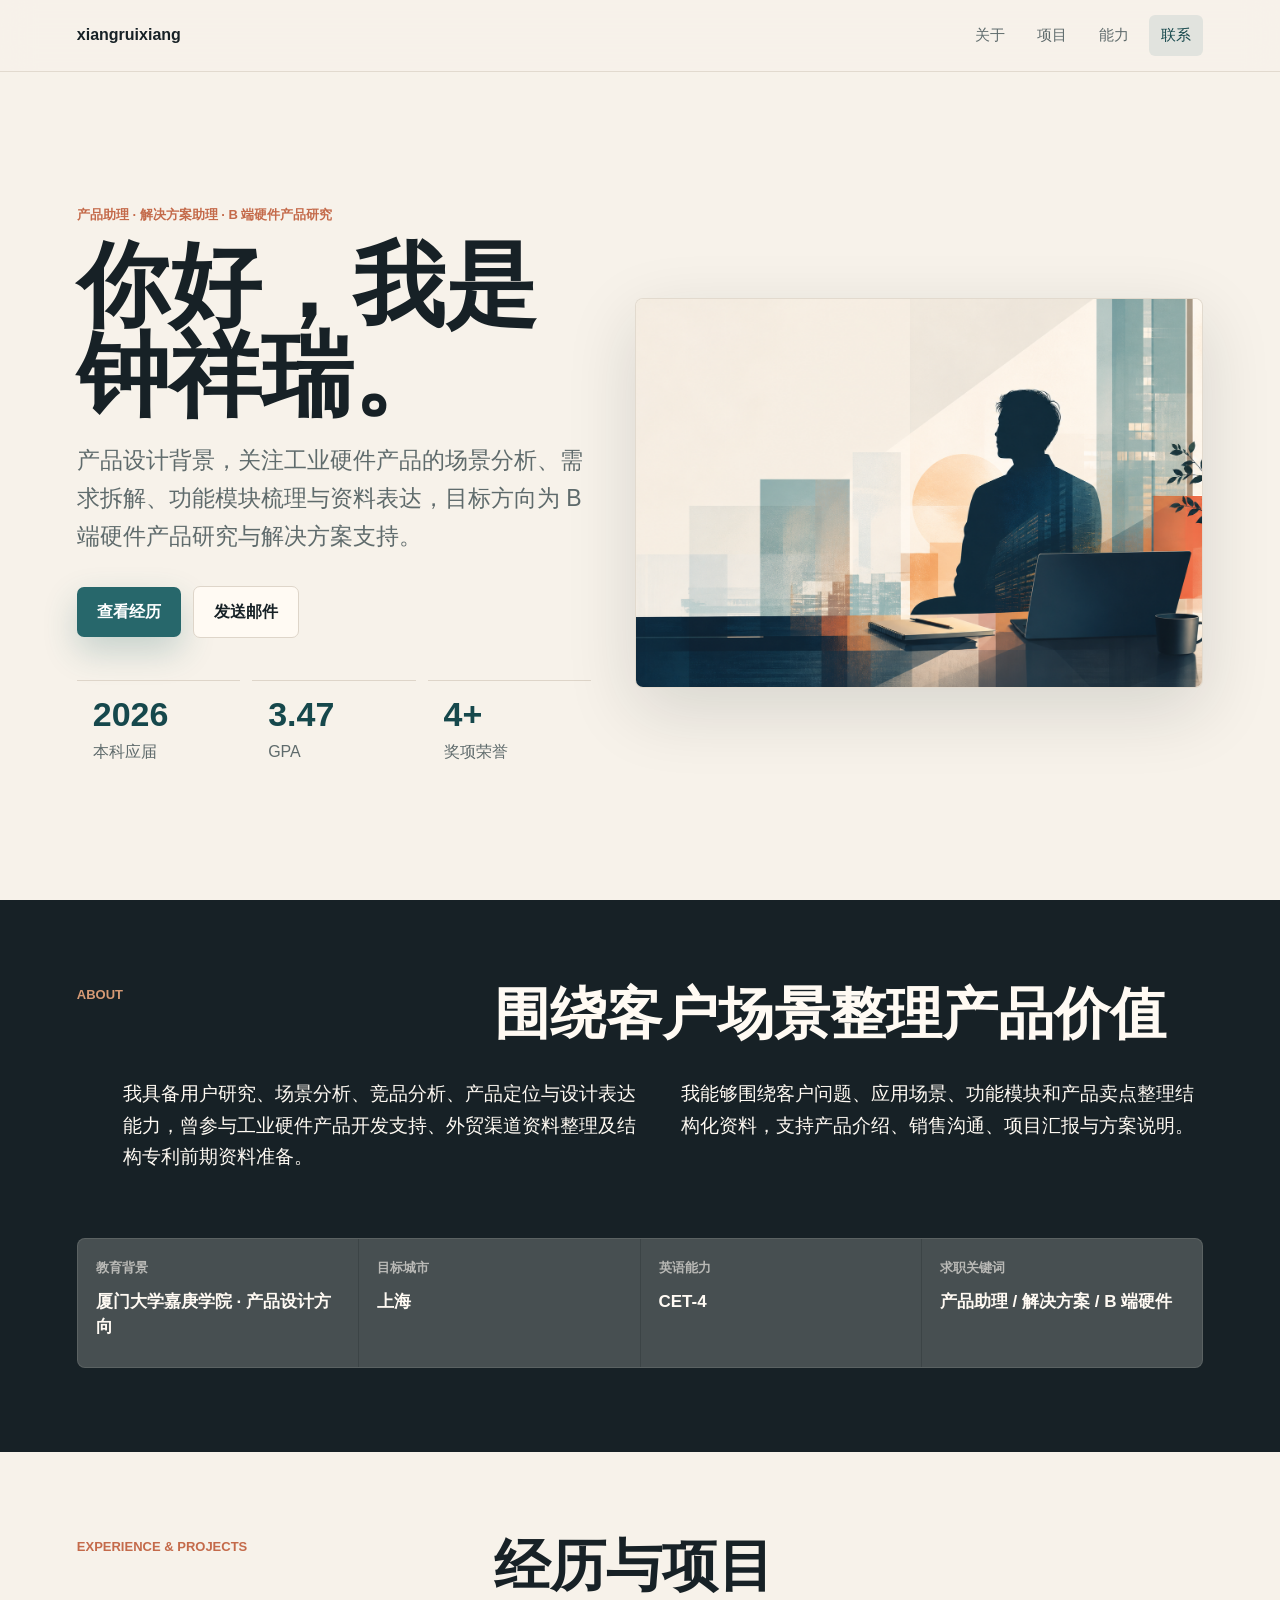
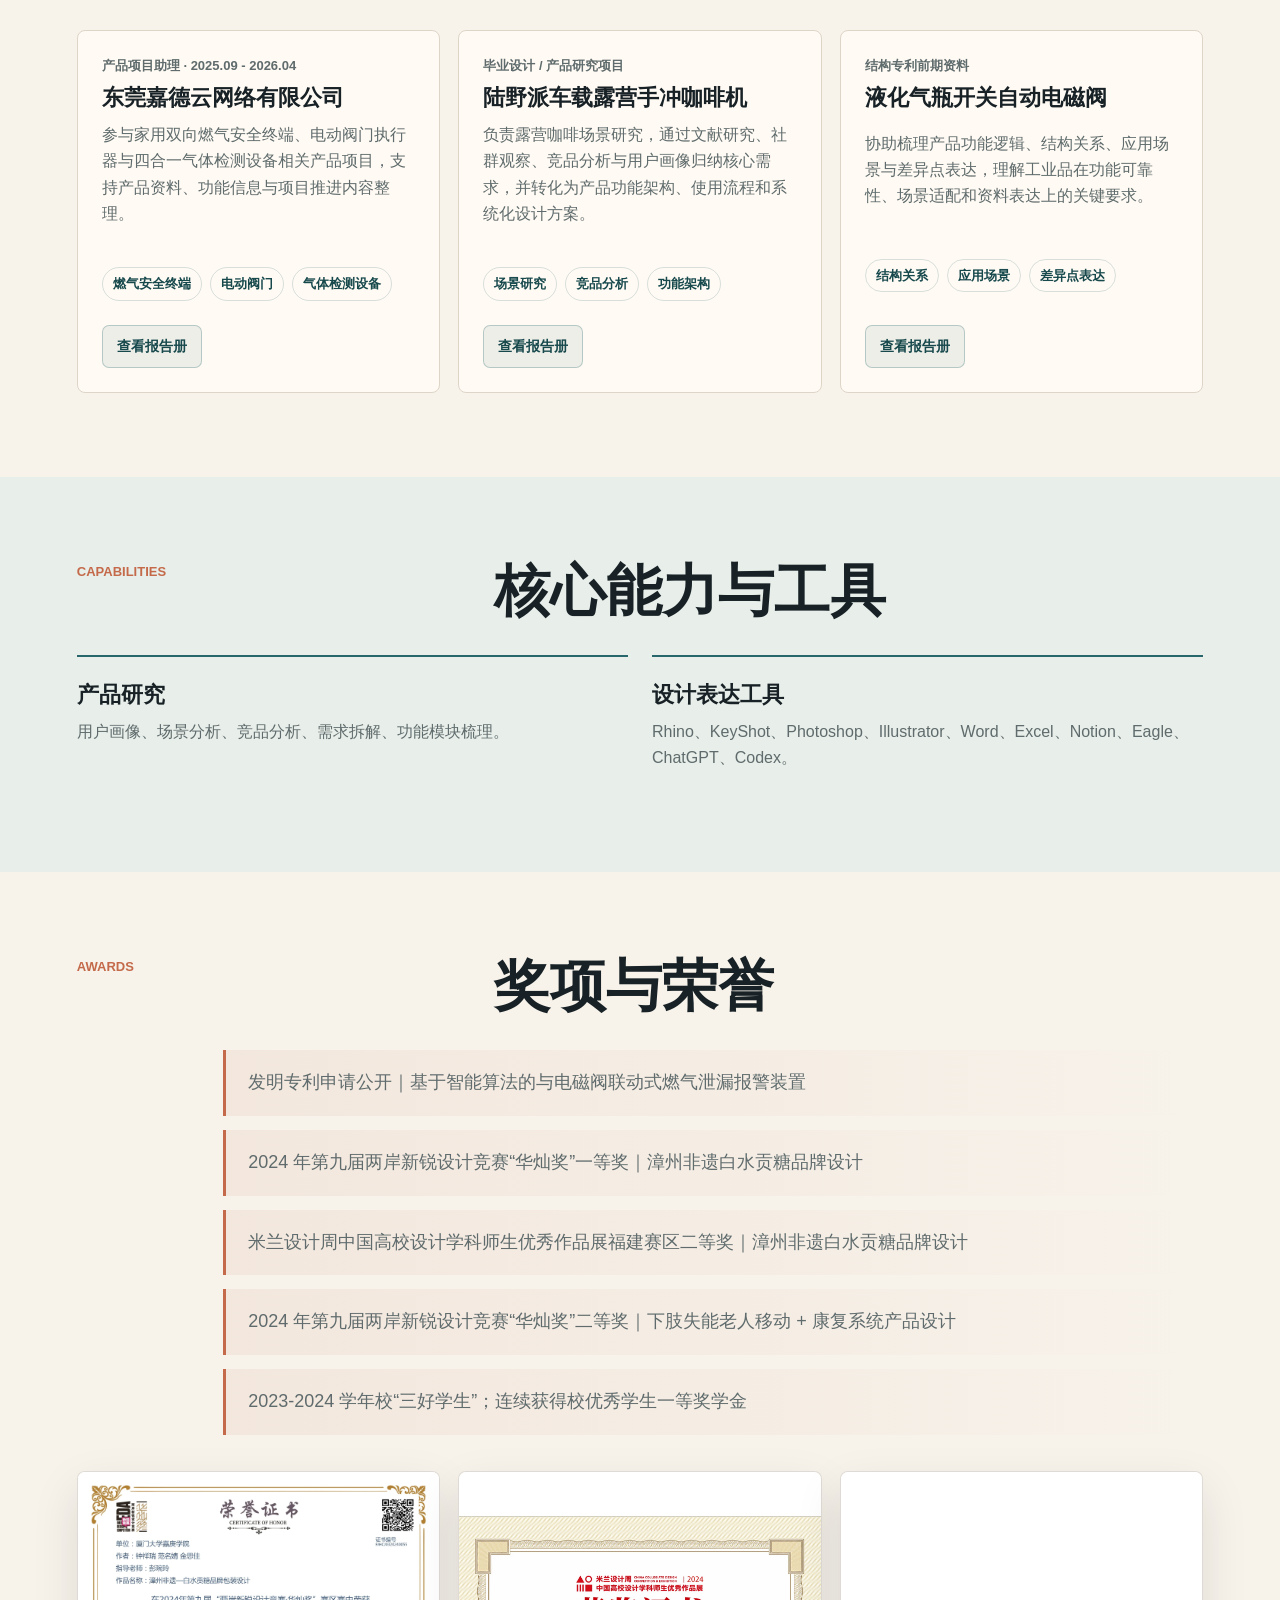
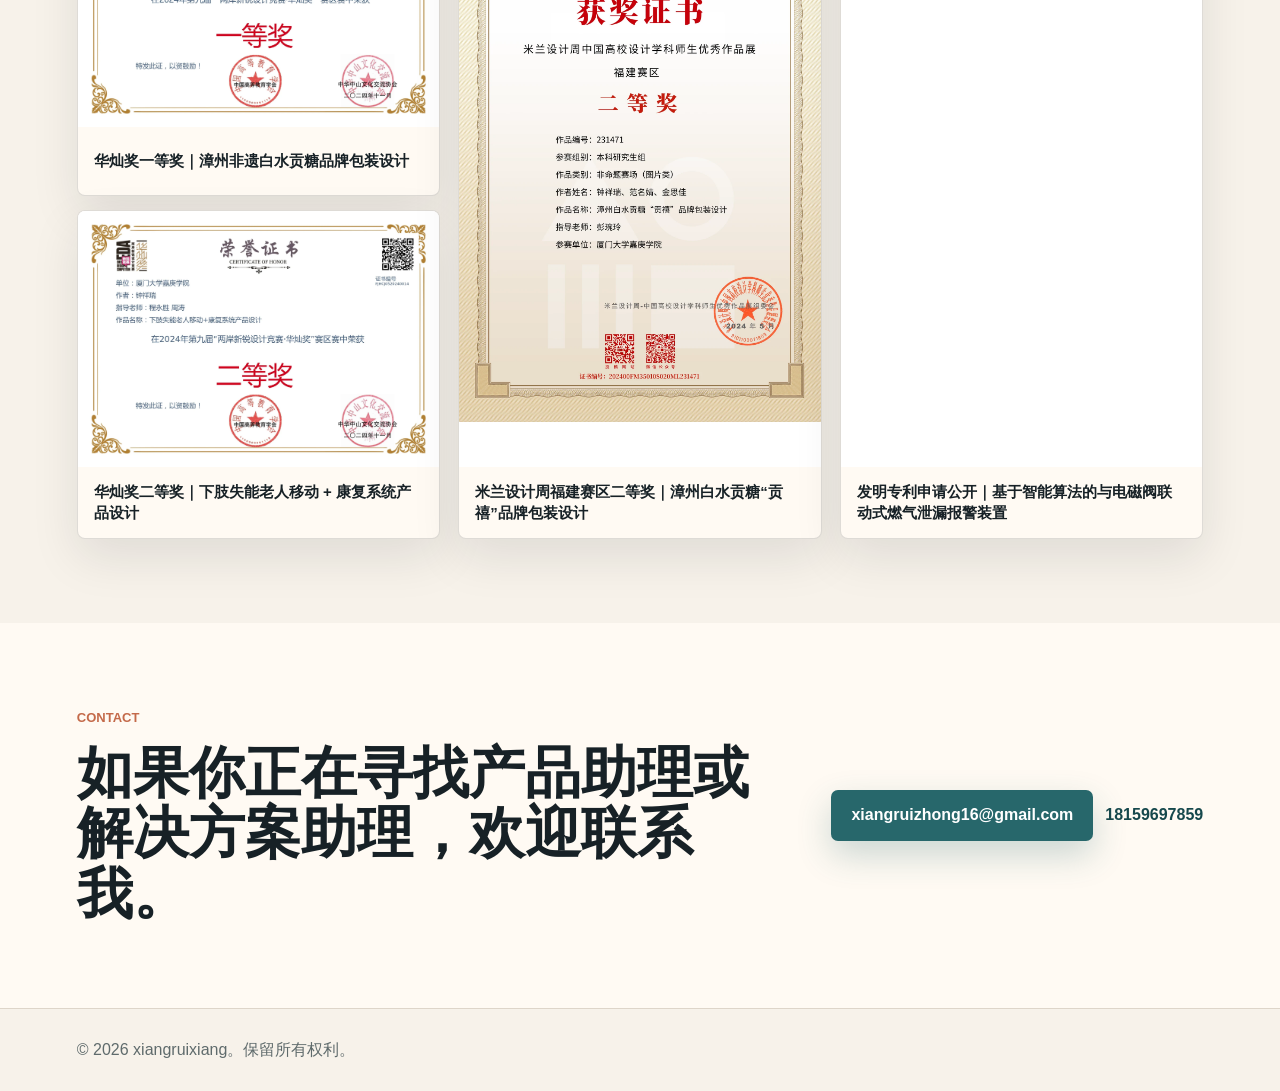
==== index.html @ 08bd2b6b "Add patent honor to awards list" ====
<!DOCTYPE html>
<html lang="zh-CN">
  <head>
    <meta charset="UTF-8" />
    <meta name="viewport" content="width=device-width, initial-scale=1.0" />
    <title>xiangruixiang | B 端硬件产品研究方向</title>
    <meta
      name="description"
      content="xiangruixiang 的个人介绍网站，展示 B 端硬件产品研究、产品项目助理经历、项目经历、工具技能与联系方式。"
    />
    <link rel="canonical" href="https://www.xiangruixiang.io/" />
    <meta property="og:url" content="https://www.xiangruixiang.io/" />
    <meta property="og:site_name" content="xiangruixiang" />
    <link rel="stylesheet" href="styles.css?v=awards-equal-layout" />
  </head>
  <body>
    <header class="site-header">
      <a class="brand" href="#top" aria-label="返回首页">xiangruixiang</a>
      <button class="nav-toggle" type="button" aria-label="打开导航" aria-expanded="false">
        <span></span>
        <span></span>
        <span></span>
      </button>
      <nav class="site-nav" aria-label="主导航">
        <a href="#about">关于</a>
        <a href="#work">项目</a>
        <a href="#skills">能力</a>
        <a href="#contact">联系</a>
      </nav>
    </header>

    <main id="top">
      <section class="hero" aria-labelledby="hero-title">
        <div class="hero-copy">
          <p class="eyebrow">产品助理 · 解决方案助理 · B 端硬件产品研究</p>
          <h1 id="hero-title">你好，我是钟祥瑞。</h1>
          <p class="hero-lede">
            产品设计背景，关注工业硬件产品的场景分析、需求拆解、功能模块梳理与资料表达，目标方向为 B 端硬件产品研究与解决方案支持。
          </p>
          <div class="hero-actions">
            <a class="button primary" href="#work">查看经历</a>
            <a class="button secondary" href="mailto:xiangruizhong16@gmail.com">发送邮件</a>
          </div>
          <dl class="hero-stats" aria-label="个人亮点">
            <div>
              <dt>2026</dt>
              <dd>本科应届</dd>
            </div>
            <div>
              <dt>3.47</dt>
              <dd>GPA</dd>
            </div>
            <div>
              <dt>4+</dt>
              <dd>奖项荣誉</dd>
            </div>
          </dl>
        </div>
        <figure class="hero-media">
          <img src="assets/hero-portrait.png" alt="个人主页的编辑风格封面视觉" />
        </figure>
      </section>

      <section class="section intro-band" id="about" aria-labelledby="about-title">
        <div class="section-heading">
          <p class="eyebrow">About</p>
          <h2 id="about-title">围绕客户场景整理产品价值</h2>
        </div>
        <div class="about-grid">
          <p>
            我具备用户研究、场景分析、竞品分析、产品定位与设计表达能力，曾参与工业硬件产品开发支持、外贸渠道资料整理及结构专利前期资料准备。
          </p>
          <p>
            我能够围绕客户问题、应用场景、功能模块和产品卖点整理结构化资料，支持产品介绍、销售沟通、项目汇报与方案说明。
          </p>
        </div>
        <div class="resume-facts" aria-label="简历摘要">
          <div>
            <span>教育背景</span>
            <strong>厦门大学嘉庚学院 · 产品设计方向</strong>
          </div>
          <div>
            <span>目标城市</span>
            <strong>上海</strong>
          </div>
          <div>
            <span>英语能力</span>
            <strong>CET-4</strong>
          </div>
          <div>
            <span>求职关键词</span>
            <strong>产品助理 / 解决方案 / B 端硬件</strong>
          </div>
        </div>
      </section>

      <section class="section" id="work" aria-labelledby="work-title">
        <div class="section-heading">
          <p class="eyebrow">Experience & Projects</p>
          <h2 id="work-title">经历与项目</h2>
        </div>
        <div class="project-list">
          <a class="project-card project-card-link" href="jiadeyun.html">
            <div>
              <p class="project-kicker">产品项目助理 · 2025.09 - 2026.04</p>
              <h3>东莞嘉德云网络有限公司</h3>
            </div>
            <p>
              参与家用双向燃气安全终端、电动阀门执行器与四合一气体检测设备相关产品项目，支持产品资料、功能信息与项目推进内容整理。
            </p>
            <ul class="tags" aria-label="项目标签">
              <li>燃气安全终端</li>
              <li>电动阀门</li>
              <li>气体检测设备</li>
            </ul>
            <span class="project-detail-button">查看报告册</span>
          </a>
          <a class="project-card project-card-link" href="luyepai.html">
            <div>
              <p class="project-kicker">毕业设计 / 产品研究项目</p>
              <h3>陆野派车载露营手冲咖啡机</h3>
            </div>
            <p>
              负责露营咖啡场景研究，通过文献研究、社群观察、竞品分析与用户画像归纳核心需求，并转化为产品功能架构、使用流程和系统化设计方案。
            </p>
            <ul class="tags" aria-label="项目标签">
              <li>场景研究</li>
              <li>竞品分析</li>
              <li>功能架构</li>
            </ul>
            <span class="project-detail-button">查看报告册</span>
          </a>
          <a class="project-card project-card-link" href="patent.html">
            <div>
              <p class="project-kicker">结构专利前期资料</p>
              <h3>液化气瓶开关自动电磁阀</h3>
            </div>
            <p>
              协助梳理产品功能逻辑、结构关系、应用场景与差异点表达，理解工业品在功能可靠性、场景适配和资料表达上的关键要求。
            </p>
            <ul class="tags" aria-label="项目标签">
              <li>结构关系</li>
              <li>应用场景</li>
              <li>差异点表达</li>
            </ul>
            <span class="project-detail-button">查看报告册</span>
          </a>
        </div>
      </section>

      <section class="section split-section" id="skills" aria-labelledby="skills-title">
        <div class="section-heading">
          <p class="eyebrow">Capabilities</p>
          <h2 id="skills-title">核心能力与工具</h2>
        </div>
        <div class="skill-columns">
          <div class="skill-block">
            <h3>产品研究</h3>
            <p>用户画像、场景分析、竞品分析、需求拆解、功能模块梳理。</p>
          </div>
          <div class="skill-block">
            <h3>设计表达工具</h3>
            <p>Rhino、KeyShot、Photoshop、Illustrator、Word、Excel、Notion、Eagle、ChatGPT、Codex。</p>
          </div>
        </div>
      </section>

      <section class="section awards-section" aria-labelledby="awards-title">
        <div class="section-heading">
          <p class="eyebrow">Awards</p>
          <h2 id="awards-title">奖项与荣誉</h2>
        </div>
        <ul class="award-list">
          <li>发明专利申请公开｜基于智能算法的与电磁阀联动式燃气泄漏报警装置</li>
          <li>2024 年第九届两岸新锐设计竞赛“华灿奖”一等奖｜漳州非遗白水贡糖品牌设计</li>
          <li>米兰设计周中国高校设计学科师生优秀作品展福建赛区二等奖｜漳州非遗白水贡糖品牌设计</li>
          <li>2024 年第九届两岸新锐设计竞赛“华灿奖”二等奖｜下肢失能老人移动 + 康复系统产品设计</li>
          <li>2023-2024 学年校“三好学生”；连续获得校优秀学生一等奖学金</li>
        </ul>
        <div class="award-gallery" aria-label="奖项与荣誉图片展示">
          <div class="award-stack">
            <figure class="award-proof-card">
              <img
                src="assets/awards/huacan-baishui-first-prize.webp"
                alt="第九届两岸新锐设计竞赛华灿奖一等奖证书"
                width="1900"
                height="1343"
                loading="lazy"
                decoding="async"
              />
              <figcaption>华灿奖一等奖｜漳州非遗白水贡糖品牌包装设计</figcaption>
            </figure>
            <figure class="award-proof-card">
              <img
                src="assets/awards/huacan-rehab-second-prize.webp"
                alt="第九届两岸新锐设计竞赛华灿奖二等奖证书"
                width="1900"
                height="1343"
                loading="lazy"
                decoding="async"
              />
              <figcaption>华灿奖二等奖｜下肢失能老人移动 + 康复系统产品设计</figcaption>
            </figure>
          </div>
          <figure class="award-proof-card">
            <img
              src="assets/awards/milan-design-week-second-prize.webp"
              alt="米兰设计周中国高校设计学科师生优秀作品展福建赛区二等奖证书"
              width="1356"
              height="1900"
              loading="lazy"
              decoding="async"
            />
            <figcaption>米兰设计周福建赛区二等奖｜漳州白水贡糖“贡禧”品牌包装设计</figcaption>
          </figure>
          <figure class="award-proof-card">
            <img
              src="assets/awards/gas-leakage-patent-application.webp"
              alt="基于智能算法的与电磁阀联动式燃气泄漏报警装置发明专利申请公开页面"
              width="793"
              height="1083"
              loading="lazy"
              decoding="async"
            />
            <figcaption>发明专利申请公开｜基于智能算法的与电磁阀联动式燃气泄漏报警装置</figcaption>
          </figure>
        </div>
      </section>

      <section class="contact-section" id="contact" aria-labelledby="contact-title">
        <div>
          <p class="eyebrow">Contact</p>
          <h2 id="contact-title">如果你正在寻找产品助理或解决方案助理，欢迎联系我。</h2>
        </div>
        <div class="contact-actions">
          <a class="button primary" href="mailto:xiangruizhong16@gmail.com">xiangruizhong16@gmail.com</a>
          <a class="text-link" href="tel:18159697859">18159697859</a>
        </div>
      </section>
    </main>

    <footer class="site-footer">
      <p>© <span id="year"></span> xiangruixiang。保留所有权利。</p>
    </footer>

    <script src="script.js?v=static-report"></script>
  </body>
</html>
---- styles.css ----
:root {
  --ink: #172126;
  --muted: #5f6b6c;
  --paper: #f7f2ea;
  --surface: #fffaf3;
  --line: #ded5c9;
  --teal: #27676b;
  --teal-dark: #16484c;
  --coral: #c46a4a;
  --gold: #b48a43;
  --white: #ffffff;
  --shadow: 0 22px 70px rgba(23, 33, 38, 0.14);
}

* {
  box-sizing: border-box;
}

html {
  scroll-behavior: smooth;
}

body {
  margin: 0;
  color: var(--ink);
  background: var(--paper);
  font-family: "Microsoft YaHei", "PingFang SC", "Hiragino Sans GB", Arial, sans-serif;
  line-height: 1.65;
}

a {
  color: inherit;
  text-decoration: none;
}

img {
  display: block;
  max-width: 100%;
}

.site-header {
  position: sticky;
  top: 0;
  z-index: 20;
  display: flex;
  align-items: center;
  justify-content: space-between;
  gap: 24px;
  min-height: 72px;
  padding: 0 6vw;
  background: rgba(247, 242, 234, 0.86);
  border-bottom: 1px solid rgba(222, 213, 201, 0.8);
  backdrop-filter: blur(16px);
}

.brand {
  font-weight: 800;
  letter-spacing: 0;
}

.site-nav {
  display: flex;
  align-items: center;
  gap: 8px;
}

.site-nav a {
  border-radius: 6px;
  color: var(--muted);
  font-size: 15px;
  font-weight: 500;
  padding: 8px 12px;
}

.site-nav a:hover,
.site-nav a.active {
  background: rgba(39, 103, 107, 0.1);
  color: var(--teal-dark);
}

.nav-toggle {
  display: none;
  width: 42px;
  height: 42px;
  place-items: center;
  padding: 0;
  border: 1px solid var(--line);
  border-radius: 6px;
  background: var(--surface);
}

.nav-toggle span {
  display: block;
  width: 18px;
  height: 2px;
  margin: 3px auto;
  background: var(--ink);
}

.hero {
  display: grid;
  grid-template-columns: minmax(0, 0.95fr) minmax(360px, 1.05fr);
  gap: 44px;
  align-items: center;
  min-height: calc(100vh - 72px);
  padding: 72px 6vw 58px;
}

.hero-copy {
  max-width: 720px;
}

.eyebrow {
  margin: 0 0 14px;
  color: var(--coral);
  font-size: 13px;
  font-weight: 800;
  letter-spacing: 0;
  text-transform: uppercase;
}

h1,
h2,
h3,
p {
  margin-top: 0;
}

h1 {
  max-width: 760px;
  margin-bottom: 22px;
  font-size: clamp(46px, 8vw, 92px);
  line-height: 0.98;
  letter-spacing: 0;
}

h2 {
  margin-bottom: 0;
  font-size: clamp(30px, 5vw, 56px);
  line-height: 1.08;
  letter-spacing: 0;
}

h3 {
  margin-bottom: 10px;
  font-size: 22px;
  line-height: 1.25;
}

.hero-lede {
  max-width: 620px;
  margin-bottom: 30px;
  color: var(--muted);
  font-size: clamp(18px, 2.2vw, 23px);
}

.hero-actions,
.contact-actions {
  display: flex;
  flex-wrap: wrap;
  gap: 12px;
  align-items: center;
}

.button {
  display: inline-flex;
  align-items: center;
  justify-content: center;
  min-height: 48px;
  border-radius: 7px;
  font-weight: 700;
  padding: 12px 20px;
  transition: transform 160ms ease, box-shadow 160ms ease, background 160ms ease;
}

.button:hover {
  transform: translateY(-1px);
}

.button.primary {
  background: var(--teal);
  color: var(--white);
  box-shadow: 0 14px 34px rgba(39, 103, 107, 0.24);
}

.button.primary:hover {
  background: var(--teal-dark);
}

.button.secondary {
  border: 1px solid var(--line);
  background: var(--surface);
  color: var(--ink);
}

.hero-stats {
  display: grid;
  grid-template-columns: repeat(3, minmax(0, 1fr));
  gap: 12px;
  max-width: 560px;
  margin: 42px 0 0;
}

.hero-stats div {
  min-height: 96px;
  padding: 16px;
  border-top: 1px solid var(--line);
}

.hero-stats dt {
  color: var(--teal-dark);
  font-size: 34px;
  font-weight: 800;
  line-height: 1;
}

.hero-stats dd {
  margin: 8px 0 0;
  color: var(--muted);
}

.hero-media {
  position: relative;
  overflow: hidden;
  margin: 0;
  border: 1px solid rgba(222, 213, 201, 0.86);
  border-radius: 8px;
  background: var(--surface);
  box-shadow: var(--shadow);
  aspect-ratio: 16 / 11;
}

.hero-media img {
  width: 100%;
  height: 100%;
  object-fit: cover;
}

.section {
  padding: 84px 6vw;
}

.intro-band {
  background: var(--ink);
  color: var(--surface);
}

.section-heading {
  display: grid;
  grid-template-columns: minmax(180px, 0.35fr) minmax(0, 0.65fr);
  gap: 36px;
  align-items: start;
  margin-bottom: 34px;
}

.intro-band .eyebrow {
  color: #d69a75;
}

.intro-band h2,
.intro-band p {
  color: var(--surface);
}

.about-grid {
  display: grid;
  grid-template-columns: repeat(2, minmax(0, 1fr));
  gap: 36px;
  max-width: 1080px;
  margin-left: auto;
  color: rgba(255, 250, 243, 0.82);
  font-size: 19px;
}

.resume-facts {
  display: grid;
  grid-template-columns: repeat(4, minmax(0, 1fr));
  gap: 1px;
  overflow: hidden;
  margin-top: 46px;
  border: 1px solid rgba(255, 250, 243, 0.16);
  border-radius: 8px;
  background: rgba(255, 250, 243, 0.16);
}

.resume-facts div {
  min-height: 128px;
  padding: 18px;
  background: rgba(255, 250, 243, 0.06);
}

.resume-facts span,
.resume-facts strong {
  display: block;
}

.resume-facts span {
  margin-bottom: 12px;
  color: rgba(255, 250, 243, 0.62);
  font-size: 13px;
  font-weight: 700;
}

.resume-facts strong {
  color: var(--surface);
  font-size: 17px;
  line-height: 1.45;
}

.project-list {
  display: grid;
  grid-template-columns: repeat(3, minmax(0, 1fr));
  gap: 18px;
}

.project-card {
  display: flex;
  min-height: 360px;
  flex-direction: column;
  justify-content: space-between;
  padding: 24px;
  border: 1px solid var(--line);
  border-radius: 8px;
  background: var(--surface);
}

.project-card-clickable {
  cursor: pointer;
  transition: border-color 160ms ease, box-shadow 160ms ease, transform 160ms ease;
}

.project-card-link {
  color: inherit;
  cursor: pointer;
  transition: border-color 160ms ease, box-shadow 160ms ease, transform 160ms ease;
}

.project-card-clickable:hover,
.project-card-clickable:focus,
.project-card-link:hover,
.project-card-link:focus {
  border-color: rgba(39, 103, 107, 0.42);
  box-shadow: 0 18px 48px rgba(23, 33, 38, 0.12);
  outline: none;
  transform: translateY(-2px);
}

.project-card p {
  color: var(--muted);
}

.project-kicker {
  margin-bottom: 8px;
  color: var(--gold);
  font-size: 13px;
  font-weight: 800;
}

.tags {
  display: flex;
  flex-wrap: wrap;
  gap: 8px;
  margin: 24px 0 0;
  padding: 0;
  list-style: none;
}

.tags li {
  border: 1px solid rgba(39, 103, 107, 0.18);
  border-radius: 999px;
  color: var(--teal-dark);
  font-size: 13px;
  font-weight: 700;
  padding: 5px 10px;
}

.project-detail-button {
  align-self: flex-start;
  min-height: 42px;
  margin-top: 24px;
  padding: 9px 14px;
  border: 1px solid rgba(39, 103, 107, 0.28);
  border-radius: 7px;
  background: rgba(39, 103, 107, 0.08);
  color: var(--teal-dark);
  cursor: pointer;
  font: inherit;
  font-size: 14px;
  font-weight: 800;
}

.project-detail-button:hover {
  background: rgba(39, 103, 107, 0.14);
}

.split-section {
  background: #e8eee9;
}

.skill-columns {
  display: grid;
  grid-template-columns: repeat(2, minmax(0, 1fr));
  gap: 24px;
}

.skill-block {
  padding-top: 24px;
  border-top: 2px solid var(--teal);
}

.skill-block p {
  color: var(--muted);
}

.awards-section {
  background: var(--paper);
}

.award-list {
  display: grid;
  gap: 14px;
  max-width: 980px;
  margin: 0 0 0 auto;
  padding: 0;
  list-style: none;
}

.award-list li {
  padding: 18px 0 18px 22px;
  border-left: 3px solid var(--coral);
  color: var(--muted);
  font-size: 18px;
  background: linear-gradient(90deg, rgba(196, 106, 74, 0.08), rgba(196, 106, 74, 0));
}

.award-gallery {
  display: grid;
  grid-template-columns: repeat(3, minmax(0, 1fr));
  gap: 18px;
  max-width: 1180px;
  margin: 36px auto 0;
  align-items: stretch;
}

.award-stack {
  display: grid;
  gap: 14px;
  align-content: start;
  height: 100%;
}

.award-proof-card {
  display: flex;
  min-height: 0;
  flex-direction: column;
  overflow: hidden;
  margin: 0;
  border: 1px solid rgba(23, 33, 38, 0.14);
  border-radius: 8px;
  background: var(--surface);
  box-shadow: 0 18px 48px rgba(23, 33, 38, 0.1);
}

.award-proof-card img {
  flex: 0 0 auto;
  width: 100%;
  height: auto;
  background: var(--white);
  object-fit: contain;
  object-position: center;
}

.award-gallery > .award-proof-card {
  height: 100%;
}

.award-gallery > .award-proof-card img {
  flex: 1 1 auto;
  height: 0;
  min-height: 0;
}

.award-proof-card figcaption {
  display: flex;
  align-items: center;
  min-height: 68px;
  padding: 14px 16px;
  color: var(--ink);
  font-size: 15px;
  font-weight: 700;
  line-height: 1.45;
}

.contact-section {
  display: grid;
  grid-template-columns: minmax(0, 1fr) auto;
  gap: 36px;
  align-items: center;
  padding: 84px 6vw;
  background: var(--surface);
}

.contact-section h2 {
  max-width: 820px;
}

.text-link {
  color: var(--teal-dark);
  font-weight: 800;
  padding: 10px 0;
}

.text-link:hover {
  color: var(--coral);
}

.site-footer {
  padding: 28px 6vw;
  color: var(--muted);
  border-top: 1px solid var(--line);
}

.site-footer p {
  margin: 0;
}

.project-detail-page {
  background: #cbc5ba;
}

.report-hero {
  padding: 72px 6vw 40px;
  background: var(--surface);
  border-bottom: 1px solid var(--line);
}

.report-hero h1 {
  max-width: 1100px;
  margin-bottom: 18px;
  font-size: clamp(42px, 7vw, 78px);
}

.report-hero p {
  max-width: 820px;
  color: var(--muted);
  font-size: 20px;
}

.case-detail-grid {
  display: grid;
  grid-template-columns: repeat(3, minmax(0, 1fr));
  gap: 18px;
  width: min(1180px, calc(100% - 32px));
  margin: 0 auto;
  padding: 36px 0 72px;
}

.case-detail-card {
  min-height: 320px;
  padding: 26px;
  border: 1px solid rgba(23, 33, 38, 0.14);
  border-radius: 8px;
  background: var(--surface);
  box-shadow: 0 18px 54px rgba(23, 33, 38, 0.12);
}

.case-detail-card h2 {
  margin-bottom: 20px;
  font-size: clamp(24px, 3vw, 34px);
  line-height: 1.16;
}

.case-detail-card p {
  color: var(--muted);
}

.static-report-gallery {
  display: grid;
  gap: 28px;
  width: min(1180px, calc(100% - 32px));
  margin: 0 auto;
  padding: 36px 0 72px;
}

.static-report-page {
  margin: 0;
  overflow: hidden;
  border: 1px solid rgba(23, 33, 38, 0.14);
  border-radius: 8px;
  background: var(--surface);
  box-shadow: 0 18px 54px rgba(23, 33, 38, 0.16);
}

.static-report-page img {
  display: block;
  width: 100%;
  height: auto;
  object-fit: contain;
}

.static-report-page figcaption {
  padding: 10px 14px;
  color: var(--muted);
  font-size: 13px;
}

@media (max-width: 980px) {
  .hero {
    grid-template-columns: 1fr;
    min-height: auto;
    padding-top: 54px;
  }

  .hero-media {
    order: -1;
  }

  .section-heading,
  .about-grid,
  .resume-facts,
  .project-list,
  .skill-columns,
  .case-detail-grid,
  .award-gallery,
  .contact-section {
    grid-template-columns: 1fr;
  }

  .award-stack {
    gap: 18px;
    height: auto;
  }

  .award-gallery > .award-proof-card {
    height: auto;
  }

  .award-gallery > .award-proof-card img {
    flex: 0 0 auto;
    height: auto;
  }
}

@media (max-width: 720px) {
  .site-header {
    min-height: 64px;
  }

  .nav-toggle {
    display: block;
  }

  .site-nav {
    position: absolute;
    top: 64px;
    right: 6vw;
    left: 6vw;
    display: none;
    flex-direction: column;
    align-items: stretch;
    padding: 10px;
    border: 1px solid var(--line);
    border-radius: 8px;
    background: var(--surface);
    box-shadow: var(--shadow);
  }

  .site-nav.open {
    display: flex;
  }

  .project-detail-page .site-nav {
    position: static;
    display: flex;
    flex-direction: row;
    padding: 0;
    border: 0;
    background: transparent;
    box-shadow: none;
  }

  .site-nav a {
    padding: 12px;
  }

  .hero {
    padding: 36px 6vw 46px;
  }

  h1 {
    font-size: 44px;
  }

  .hero-stats {
    grid-template-columns: 1fr;
  }

  .hero-stats div {
    min-height: auto;
  }

  .section,
  .contact-section {
    padding-top: 58px;
    padding-bottom: 58px;
  }

  .project-card {
    min-height: 300px;
  }

  .report-hero {
    padding-top: 42px;
  }

  .report-hero h1 {
    font-size: 40px;
  }

  .static-report-gallery {
    width: min(100% - 20px, 1180px);
    gap: 18px;
    padding-top: 22px;
  }
}
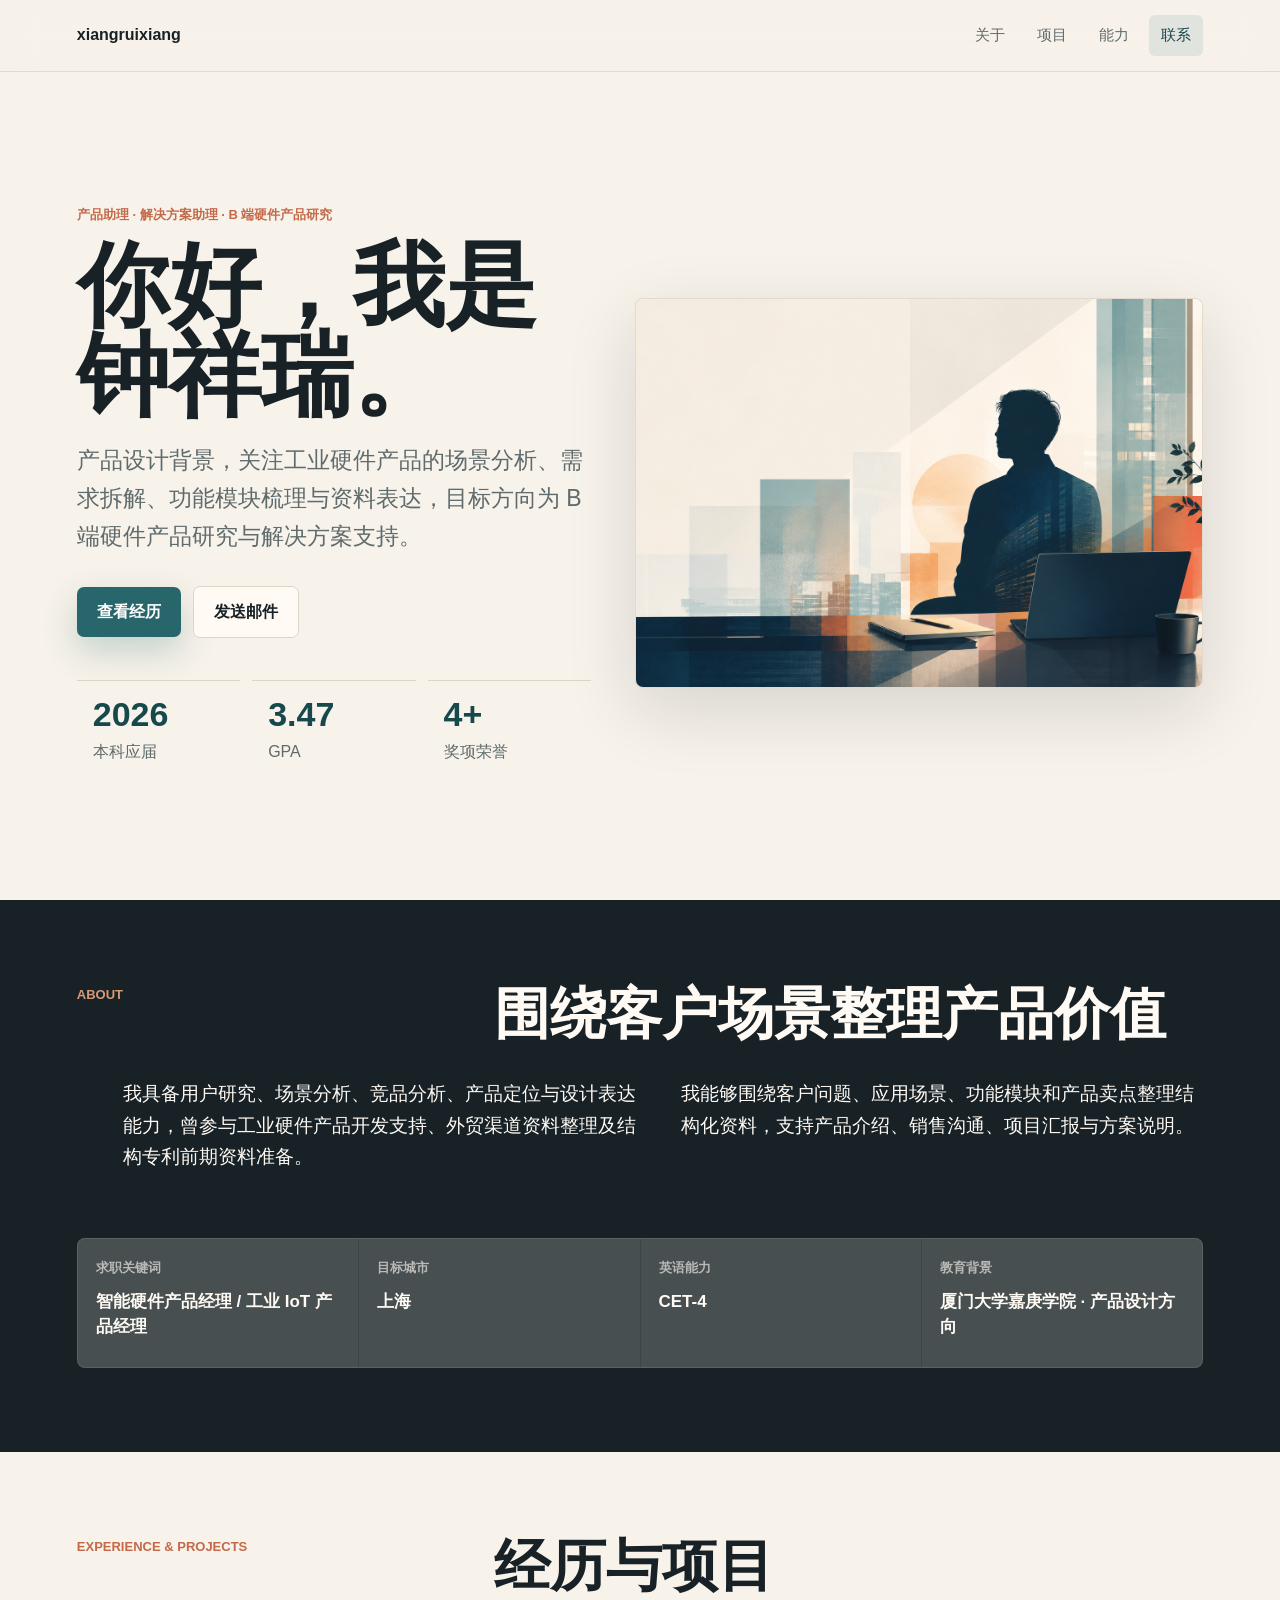
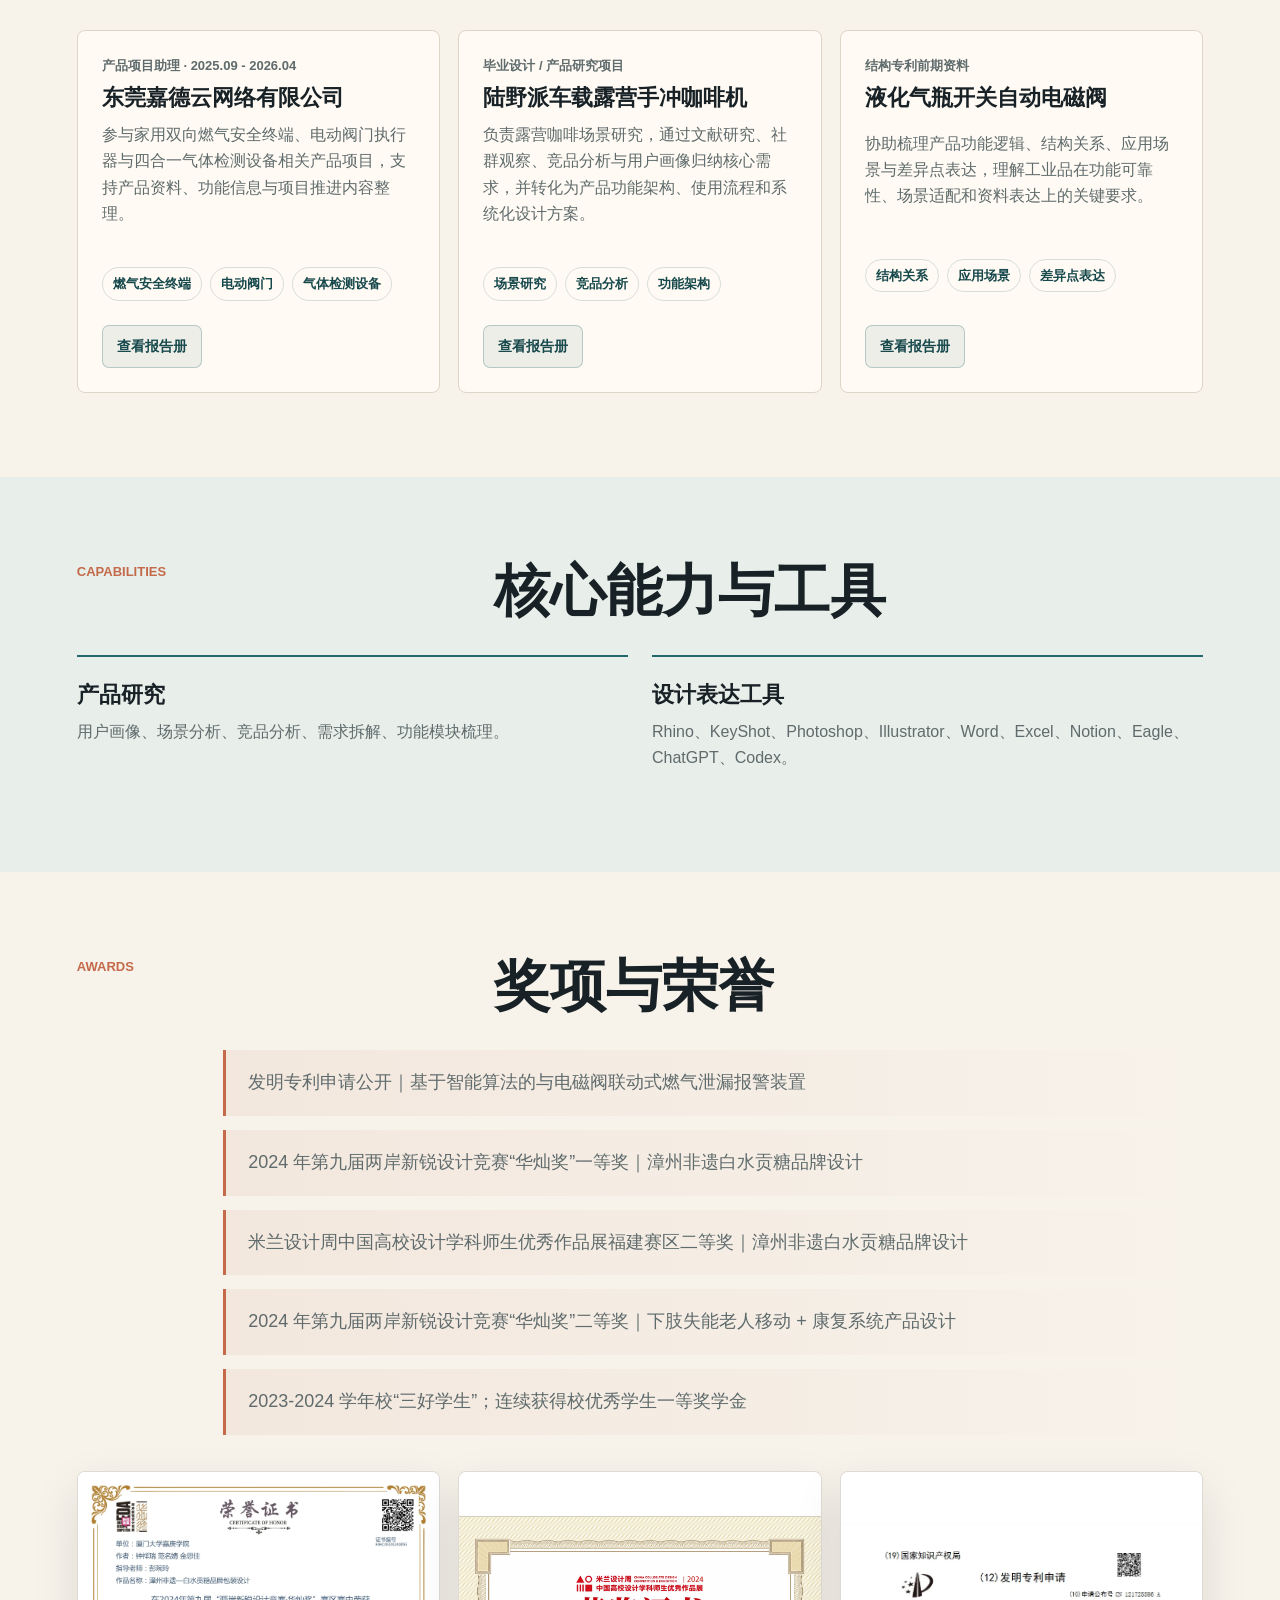
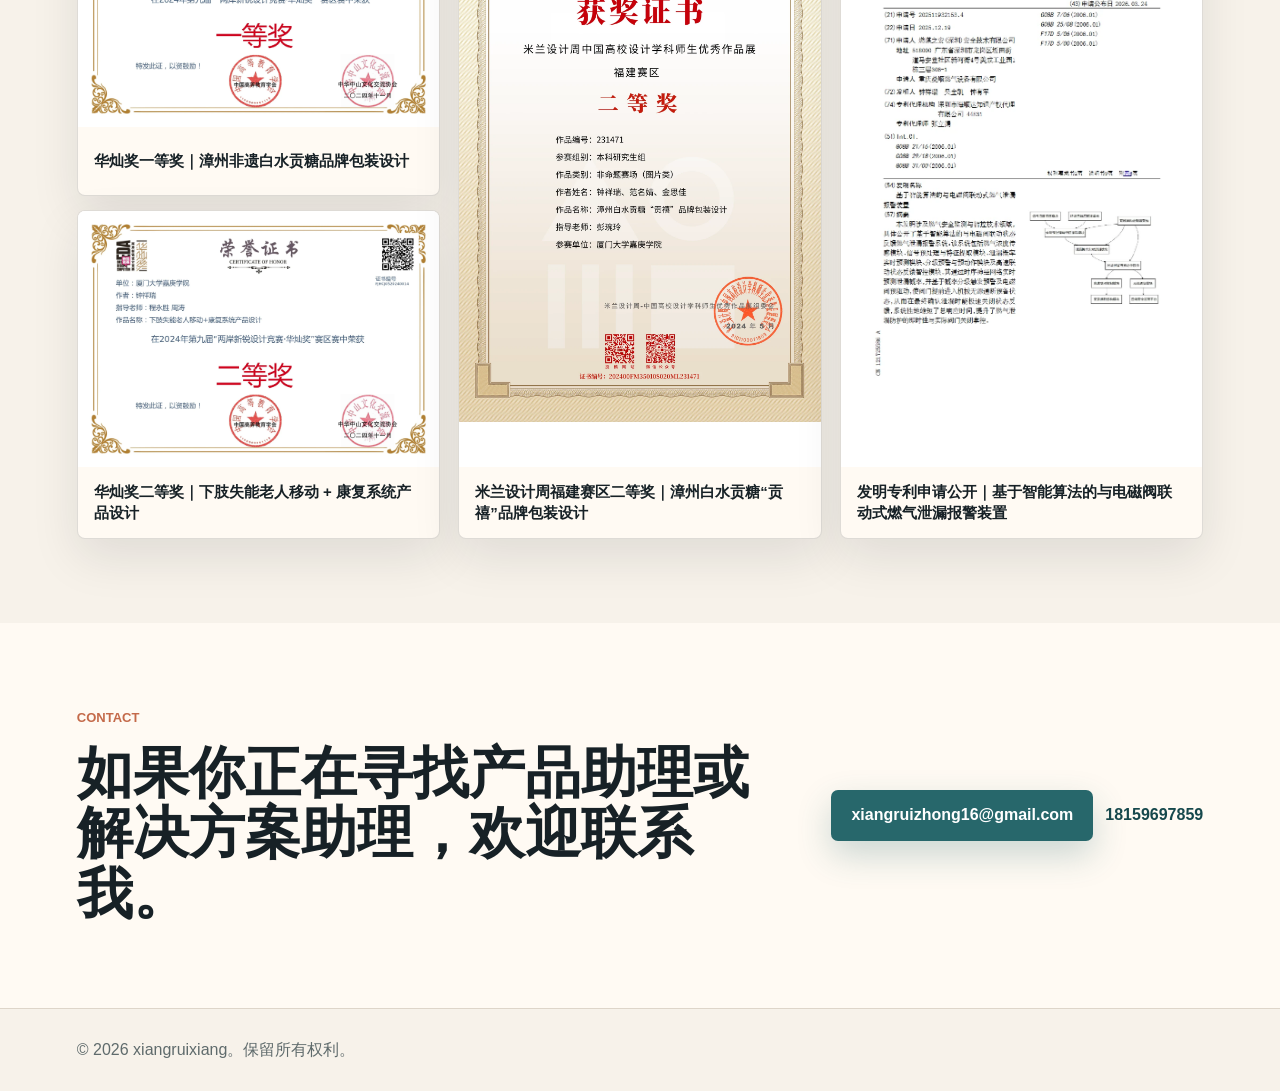
==== commit bef34ee3: "Reorder resume facts" ====
--- a/index.html
+++ b/index.html
@@ -76,20 +76,20 @@
         </div>
         <div class="resume-facts" aria-label="简历摘要">
           <div>
+            <span>求职关键词</span>
+            <strong>智能硬件产品经理 / 工业 IoT 产品经理</strong>
+          </div>
+          <div>
+            <span>目标城市</span>
+            <strong>上海</strong>
+          </div>
+          <div>
+            <span>英语能力</span>
+            <strong>CET-4</strong>
+          </div>
+          <div>
             <span>教育背景</span>
             <strong>厦门大学嘉庚学院 · 产品设计方向</strong>
-          </div>
-          <div>
-            <span>目标城市</span>
-            <strong>上海</strong>
-          </div>
-          <div>
-            <span>英语能力</span>
-            <strong>CET-4</strong>
-          </div>
-          <div>
-            <span>求职关键词</span>
-            <strong>产品助理 / 解决方案 / B 端硬件</strong>
           </div>
         </div>
       </section>
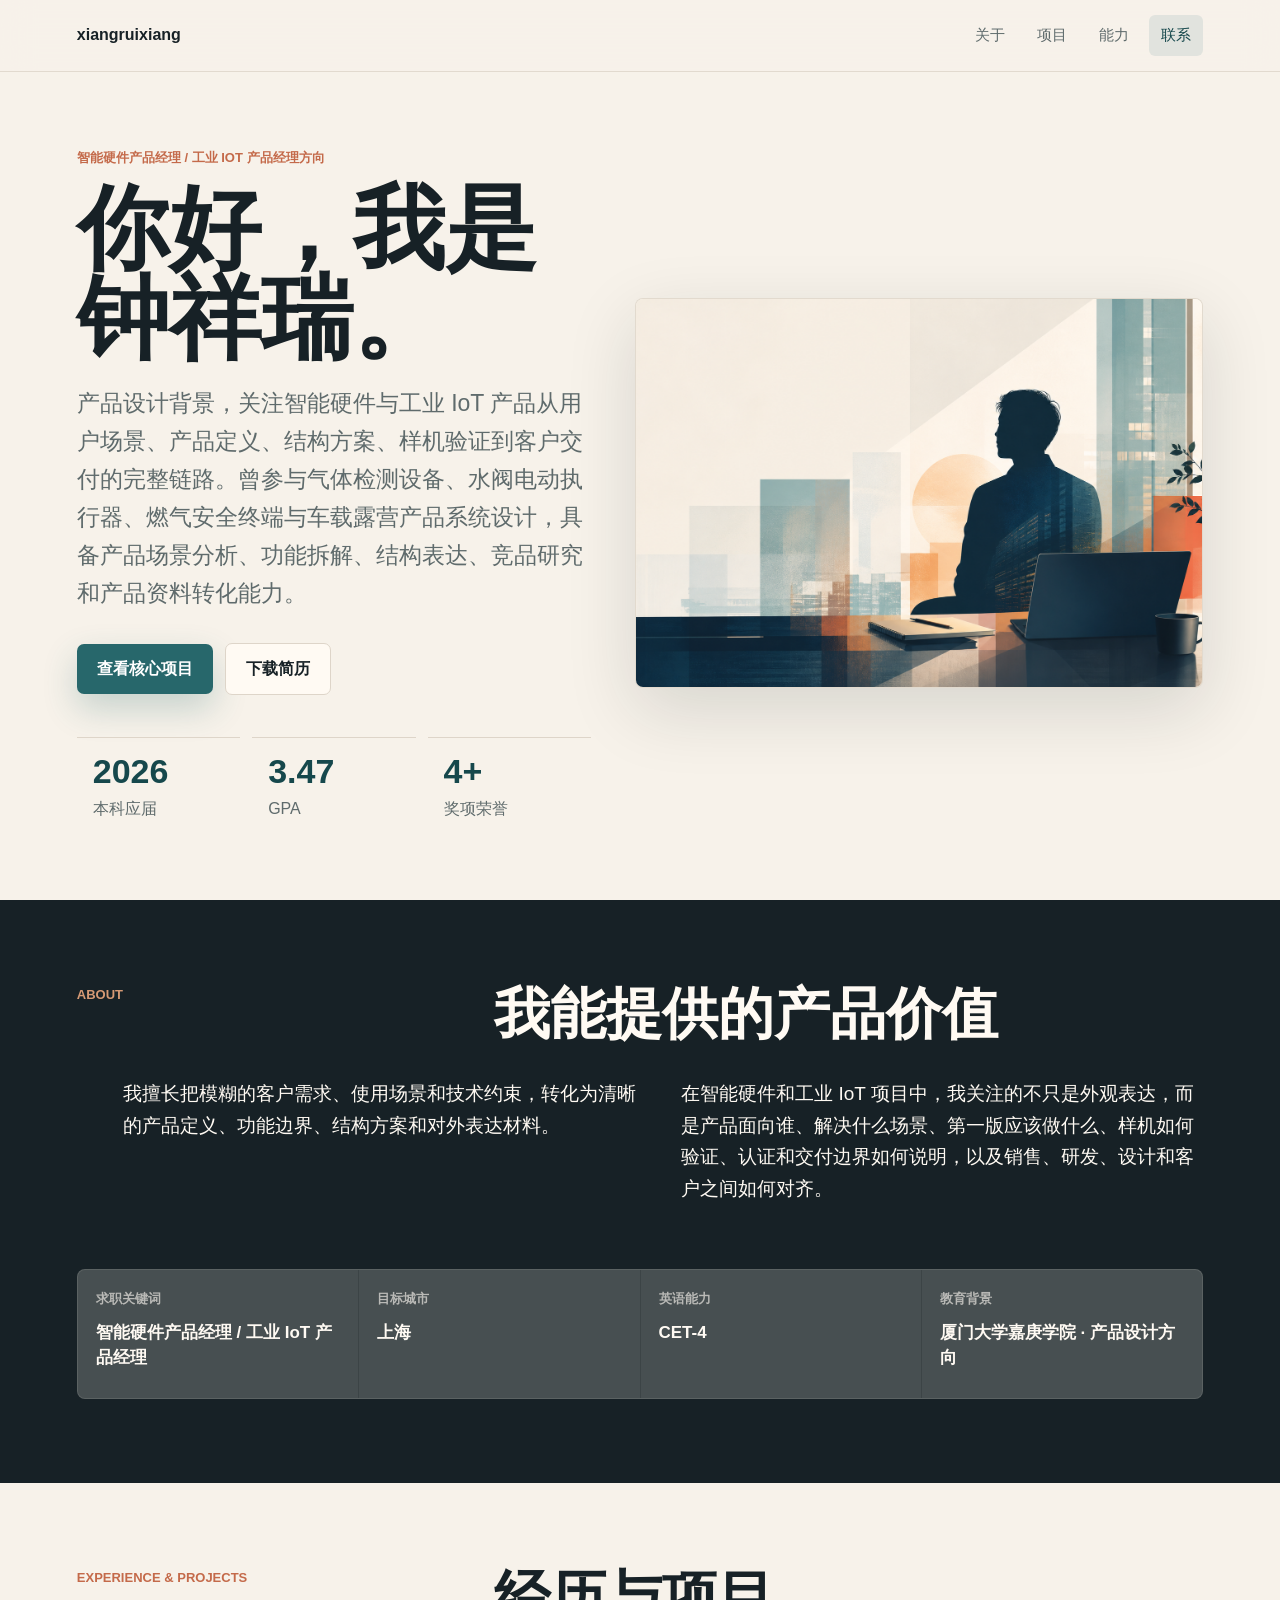
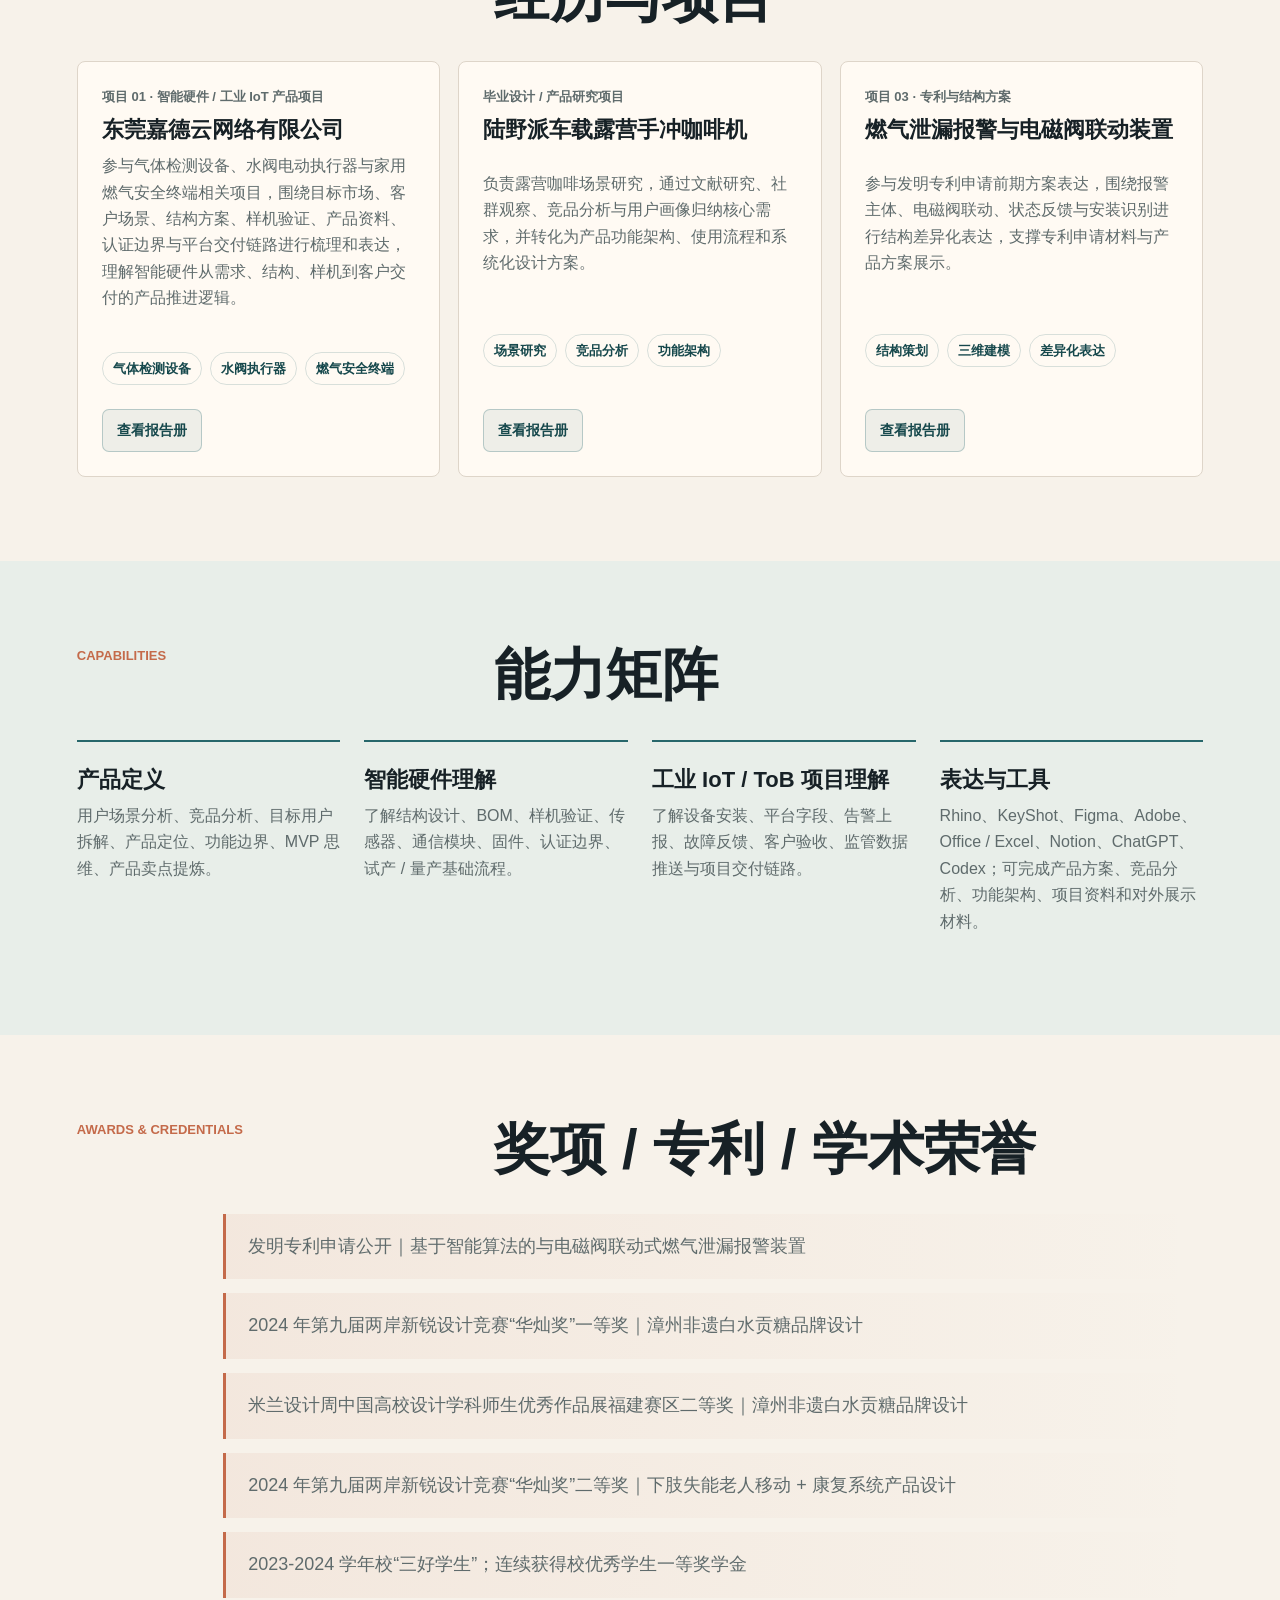
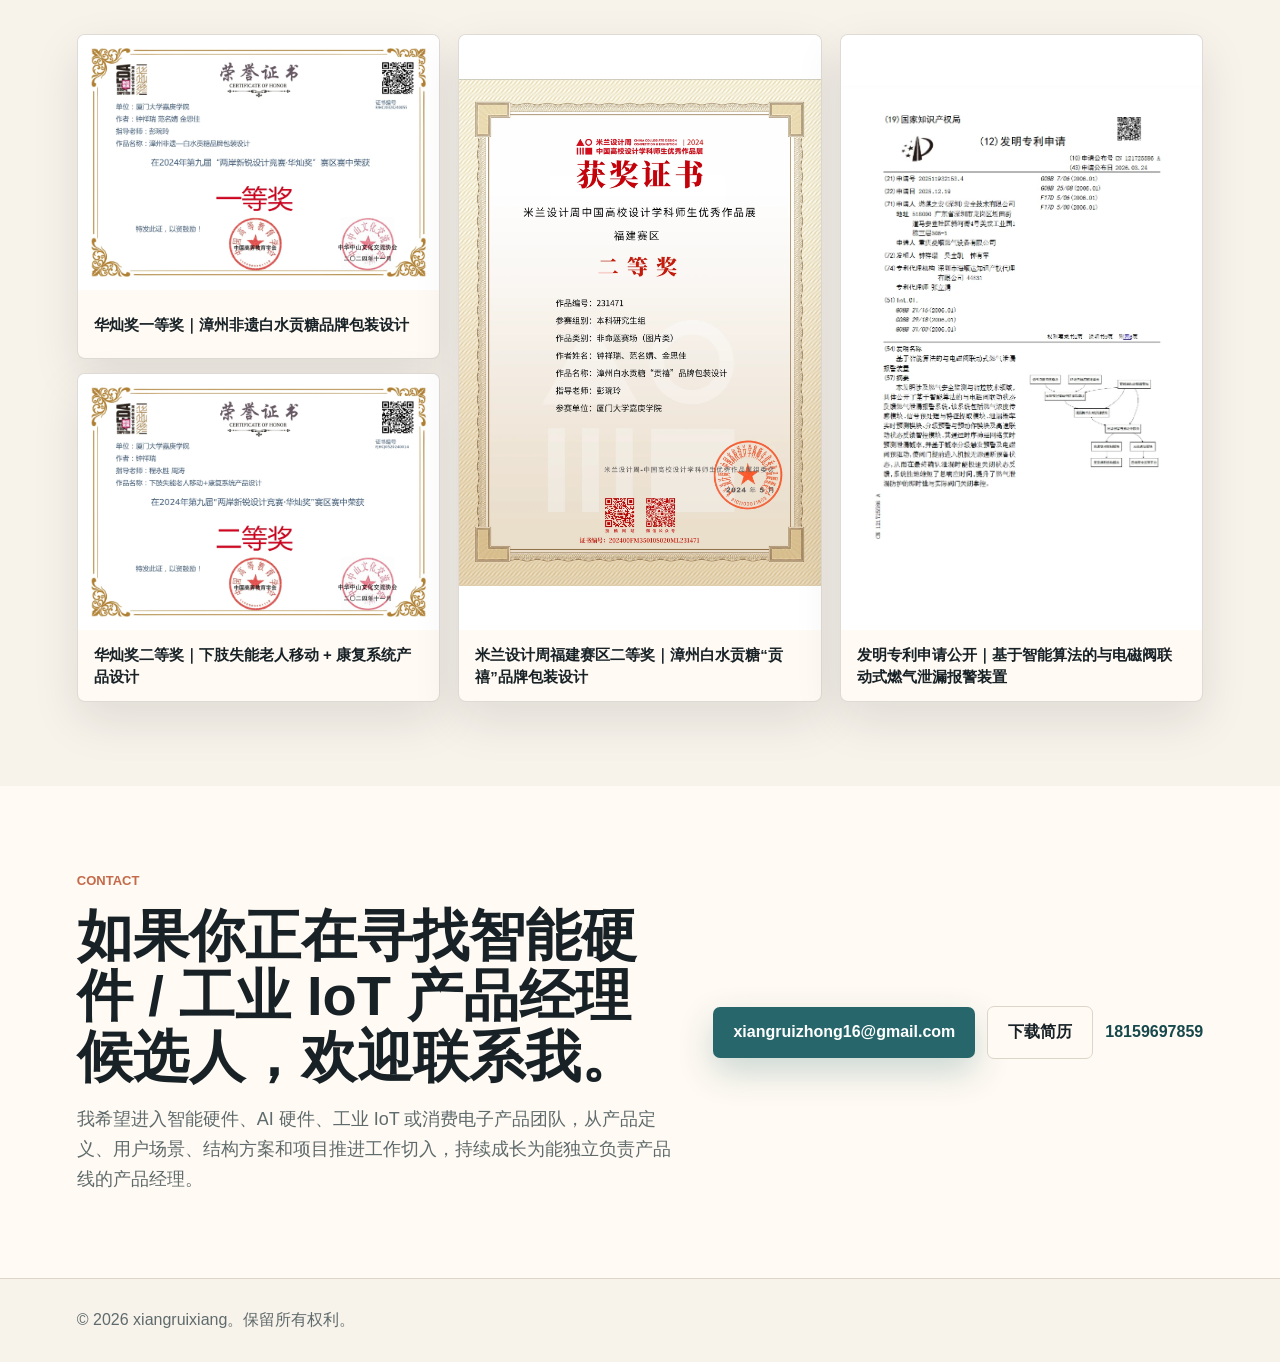
==== commit 6f0b8931: "Reposition site for product manager roles" ====
--- a/index.html
+++ b/index.html
@@ -3,15 +3,15 @@
   <head>
     <meta charset="UTF-8" />
     <meta name="viewport" content="width=device-width, initial-scale=1.0" />
-    <title>xiangruixiang | B 端硬件产品研究方向</title>
+    <title>xiangruixiang | 智能硬件产品经理方向</title>
     <meta
       name="description"
-      content="xiangruixiang 的个人介绍网站，展示 B 端硬件产品研究、产品项目助理经历、项目经历、工具技能与联系方式。"
+      content="xiangruixiang 的个人介绍网站，展示智能硬件产品经理与工业 IoT 产品经理方向的项目经历、产品定义能力和作品证据。"
     />
     <link rel="canonical" href="https://www.xiangruixiang.io/" />
     <meta property="og:url" content="https://www.xiangruixiang.io/" />
     <meta property="og:site_name" content="xiangruixiang" />
-    <link rel="stylesheet" href="styles.css?v=awards-equal-layout" />
+    <link rel="stylesheet" href="styles.css?v=pm-positioning" />
   </head>
   <body>
     <header class="site-header">
@@ -32,14 +32,14 @@
     <main id="top">
       <section class="hero" aria-labelledby="hero-title">
         <div class="hero-copy">
-          <p class="eyebrow">产品助理 · 解决方案助理 · B 端硬件产品研究</p>
+          <p class="eyebrow">智能硬件产品经理 / 工业 IoT 产品经理方向</p>
           <h1 id="hero-title">你好，我是钟祥瑞。</h1>
           <p class="hero-lede">
-            产品设计背景，关注工业硬件产品的场景分析、需求拆解、功能模块梳理与资料表达，目标方向为 B 端硬件产品研究与解决方案支持。
+            产品设计背景，关注智能硬件与工业 IoT 产品从用户场景、产品定义、结构方案、样机验证到客户交付的完整链路。曾参与气体检测设备、水阀电动执行器、燃气安全终端与车载露营产品系统设计，具备产品场景分析、功能拆解、结构表达、竞品研究和产品资料转化能力。
           </p>
           <div class="hero-actions">
-            <a class="button primary" href="#work">查看经历</a>
-            <a class="button secondary" href="mailto:xiangruizhong16@gmail.com">发送邮件</a>
+            <a class="button primary" href="#work">查看核心项目</a>
+            <a class="button secondary" href="assets/resume/zhong-xiangrui-product-manager-resume.docx" download>下载简历</a>
           </div>
           <dl class="hero-stats" aria-label="个人亮点">
             <div>
@@ -64,14 +64,14 @@
       <section class="section intro-band" id="about" aria-labelledby="about-title">
         <div class="section-heading">
           <p class="eyebrow">About</p>
-          <h2 id="about-title">围绕客户场景整理产品价值</h2>
+          <h2 id="about-title">我能提供的产品价值</h2>
         </div>
         <div class="about-grid">
           <p>
-            我具备用户研究、场景分析、竞品分析、产品定位与设计表达能力，曾参与工业硬件产品开发支持、外贸渠道资料整理及结构专利前期资料准备。
+            我擅长把模糊的客户需求、使用场景和技术约束，转化为清晰的产品定义、功能边界、结构方案和对外表达材料。
           </p>
           <p>
-            我能够围绕客户问题、应用场景、功能模块和产品卖点整理结构化资料，支持产品介绍、销售沟通、项目汇报与方案说明。
+            在智能硬件和工业 IoT 项目中，我关注的不只是外观表达，而是产品面向谁、解决什么场景、第一版应该做什么、样机如何验证、认证和交付边界如何说明，以及销售、研发、设计和客户之间如何对齐。
           </p>
         </div>
         <div class="resume-facts" aria-label="简历摘要">
@@ -102,16 +102,16 @@
         <div class="project-list">
           <a class="project-card project-card-link" href="jiadeyun.html">
             <div>
-              <p class="project-kicker">产品项目助理 · 2025.09 - 2026.04</p>
+              <p class="project-kicker">项目 01 · 智能硬件 / 工业 IoT 产品项目</p>
               <h3>东莞嘉德云网络有限公司</h3>
             </div>
             <p>
-              参与家用双向燃气安全终端、电动阀门执行器与四合一气体检测设备相关产品项目，支持产品资料、功能信息与项目推进内容整理。
+              参与气体检测设备、水阀电动执行器与家用燃气安全终端相关项目，围绕目标市场、客户场景、结构方案、样机验证、产品资料、认证边界与平台交付链路进行梳理和表达，理解智能硬件从需求、结构、样机到客户交付的产品推进逻辑。
             </p>
             <ul class="tags" aria-label="项目标签">
+              <li>气体检测设备</li>
+              <li>水阀执行器</li>
               <li>燃气安全终端</li>
-              <li>电动阀门</li>
-              <li>气体检测设备</li>
             </ul>
             <span class="project-detail-button">查看报告册</span>
           </a>
@@ -132,16 +132,16 @@
           </a>
           <a class="project-card project-card-link" href="patent.html">
             <div>
-              <p class="project-kicker">结构专利前期资料</p>
-              <h3>液化气瓶开关自动电磁阀</h3>
+              <p class="project-kicker">项目 03 · 专利与结构方案</p>
+              <h3>燃气泄漏报警与电磁阀联动装置</h3>
             </div>
             <p>
-              协助梳理产品功能逻辑、结构关系、应用场景与差异点表达，理解工业品在功能可靠性、场景适配和资料表达上的关键要求。
+              参与发明专利申请前期方案表达，围绕报警主体、电磁阀联动、状态反馈与安装识别进行结构差异化表达，支撑专利申请材料与产品方案展示。
             </p>
             <ul class="tags" aria-label="项目标签">
-              <li>结构关系</li>
-              <li>应用场景</li>
-              <li>差异点表达</li>
+              <li>结构策划</li>
+              <li>三维建模</li>
+              <li>差异化表达</li>
             </ul>
             <span class="project-detail-button">查看报告册</span>
           </a>
@@ -151,24 +151,32 @@
       <section class="section split-section" id="skills" aria-labelledby="skills-title">
         <div class="section-heading">
           <p class="eyebrow">Capabilities</p>
-          <h2 id="skills-title">核心能力与工具</h2>
+          <h2 id="skills-title">能力矩阵</h2>
         </div>
         <div class="skill-columns">
           <div class="skill-block">
-            <h3>产品研究</h3>
-            <p>用户画像、场景分析、竞品分析、需求拆解、功能模块梳理。</p>
-          </div>
-          <div class="skill-block">
-            <h3>设计表达工具</h3>
-            <p>Rhino、KeyShot、Photoshop、Illustrator、Word、Excel、Notion、Eagle、ChatGPT、Codex。</p>
+            <h3>产品定义</h3>
+            <p>用户场景分析、竞品分析、目标用户拆解、产品定位、功能边界、MVP 思维、产品卖点提炼。</p>
+          </div>
+          <div class="skill-block">
+            <h3>智能硬件理解</h3>
+            <p>了解结构设计、BOM、样机验证、传感器、通信模块、固件、认证边界、试产 / 量产基础流程。</p>
+          </div>
+          <div class="skill-block">
+            <h3>工业 IoT / ToB 项目理解</h3>
+            <p>了解设备安装、平台字段、告警上报、故障反馈、客户验收、监管数据推送与项目交付链路。</p>
+          </div>
+          <div class="skill-block">
+            <h3>表达与工具</h3>
+            <p>Rhino、KeyShot、Figma、Adobe、Office / Excel、Notion、ChatGPT、Codex；可完成产品方案、竞品分析、功能架构、项目资料和对外展示材料。</p>
           </div>
         </div>
       </section>
 
       <section class="section awards-section" aria-labelledby="awards-title">
         <div class="section-heading">
-          <p class="eyebrow">Awards</p>
-          <h2 id="awards-title">奖项与荣誉</h2>
+          <p class="eyebrow">Awards & Credentials</p>
+          <h2 id="awards-title">奖项 / 专利 / 学术荣誉</h2>
         </div>
         <ul class="award-list">
           <li>发明专利申请公开｜基于智能算法的与电磁阀联动式燃气泄漏报警装置</li>
@@ -230,10 +238,14 @@
       <section class="contact-section" id="contact" aria-labelledby="contact-title">
         <div>
           <p class="eyebrow">Contact</p>
-          <h2 id="contact-title">如果你正在寻找产品助理或解决方案助理，欢迎联系我。</h2>
+          <h2 id="contact-title">如果你正在寻找智能硬件 / 工业 IoT 产品经理候选人，欢迎联系我。</h2>
+          <p class="contact-note">
+            我希望进入智能硬件、AI 硬件、工业 IoT 或消费电子产品团队，从产品定义、用户场景、结构方案和项目推进工作切入，持续成长为能独立负责产品线的产品经理。
+          </p>
         </div>
         <div class="contact-actions">
           <a class="button primary" href="mailto:xiangruizhong16@gmail.com">xiangruizhong16@gmail.com</a>
+          <a class="button secondary" href="assets/resume/zhong-xiangrui-product-manager-resume.docx" download>下载简历</a>
           <a class="text-link" href="tel:18159697859">18159697859</a>
         </div>
       </section>
--- a/styles.css
+++ b/styles.css
@@ -399,7 +399,7 @@
 
 .skill-columns {
   display: grid;
-  grid-template-columns: repeat(2, minmax(0, 1fr));
+  grid-template-columns: repeat(4, minmax(0, 1fr));
   gap: 24px;
 }
 
@@ -504,6 +504,13 @@
   max-width: 820px;
 }
 
+.contact-note {
+  max-width: 820px;
+  margin: 18px 0 0;
+  color: var(--muted);
+  font-size: 18px;
+}
+
 .text-link {
   color: var(--teal-dark);
   font-weight: 800;
@@ -556,7 +563,7 @@
 }
 
 .case-detail-card {
-  min-height: 320px;
+  min-height: 480px;
   padding: 26px;
   border: 1px solid rgba(23, 33, 38, 0.14);
   border-radius: 8px;
@@ -572,6 +579,46 @@
 
 .case-detail-card p {
   color: var(--muted);
+}
+
+.case-detail-card strong {
+  color: var(--ink);
+}
+
+.project-brief {
+  width: min(1180px, calc(100% - 32px));
+  margin: 0 auto;
+  padding: 36px 0 0;
+}
+
+.project-brief dl {
+  display: grid;
+  grid-template-columns: repeat(2, minmax(0, 1fr));
+  gap: 1px;
+  overflow: hidden;
+  margin: 0;
+  border: 1px solid rgba(23, 33, 38, 0.14);
+  border-radius: 8px;
+  background: rgba(23, 33, 38, 0.12);
+}
+
+.project-brief div {
+  min-height: 148px;
+  padding: 22px;
+  background: var(--surface);
+}
+
+.project-brief dt {
+  margin-bottom: 8px;
+  color: var(--gold);
+  font-size: 13px;
+  font-weight: 800;
+}
+
+.project-brief dd {
+  margin: 0;
+  color: var(--muted);
+  font-size: 17px;
 }
 
 .static-report-gallery {
@@ -621,6 +668,7 @@
   .project-list,
   .skill-columns,
   .case-detail-grid,
+  .project-brief dl,
   .award-gallery,
   .contact-section {
     grid-template-columns: 1fr;
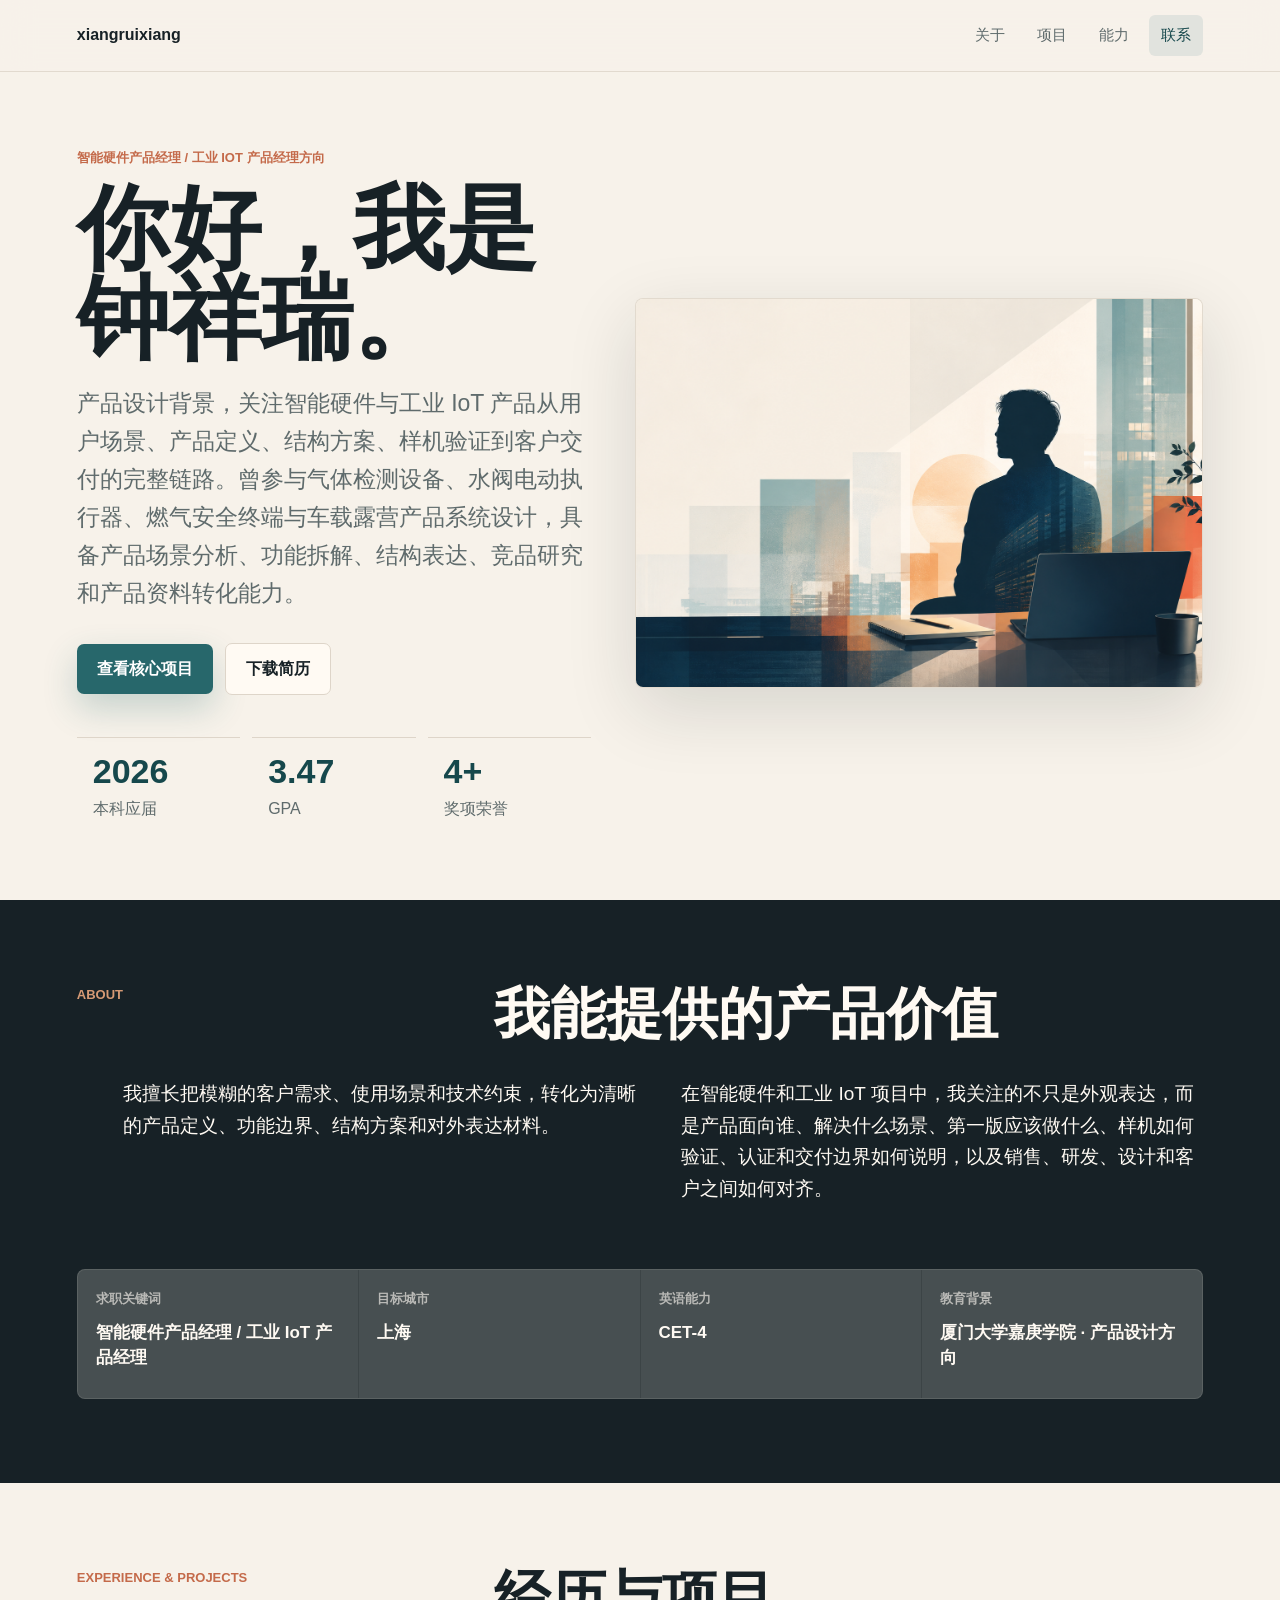
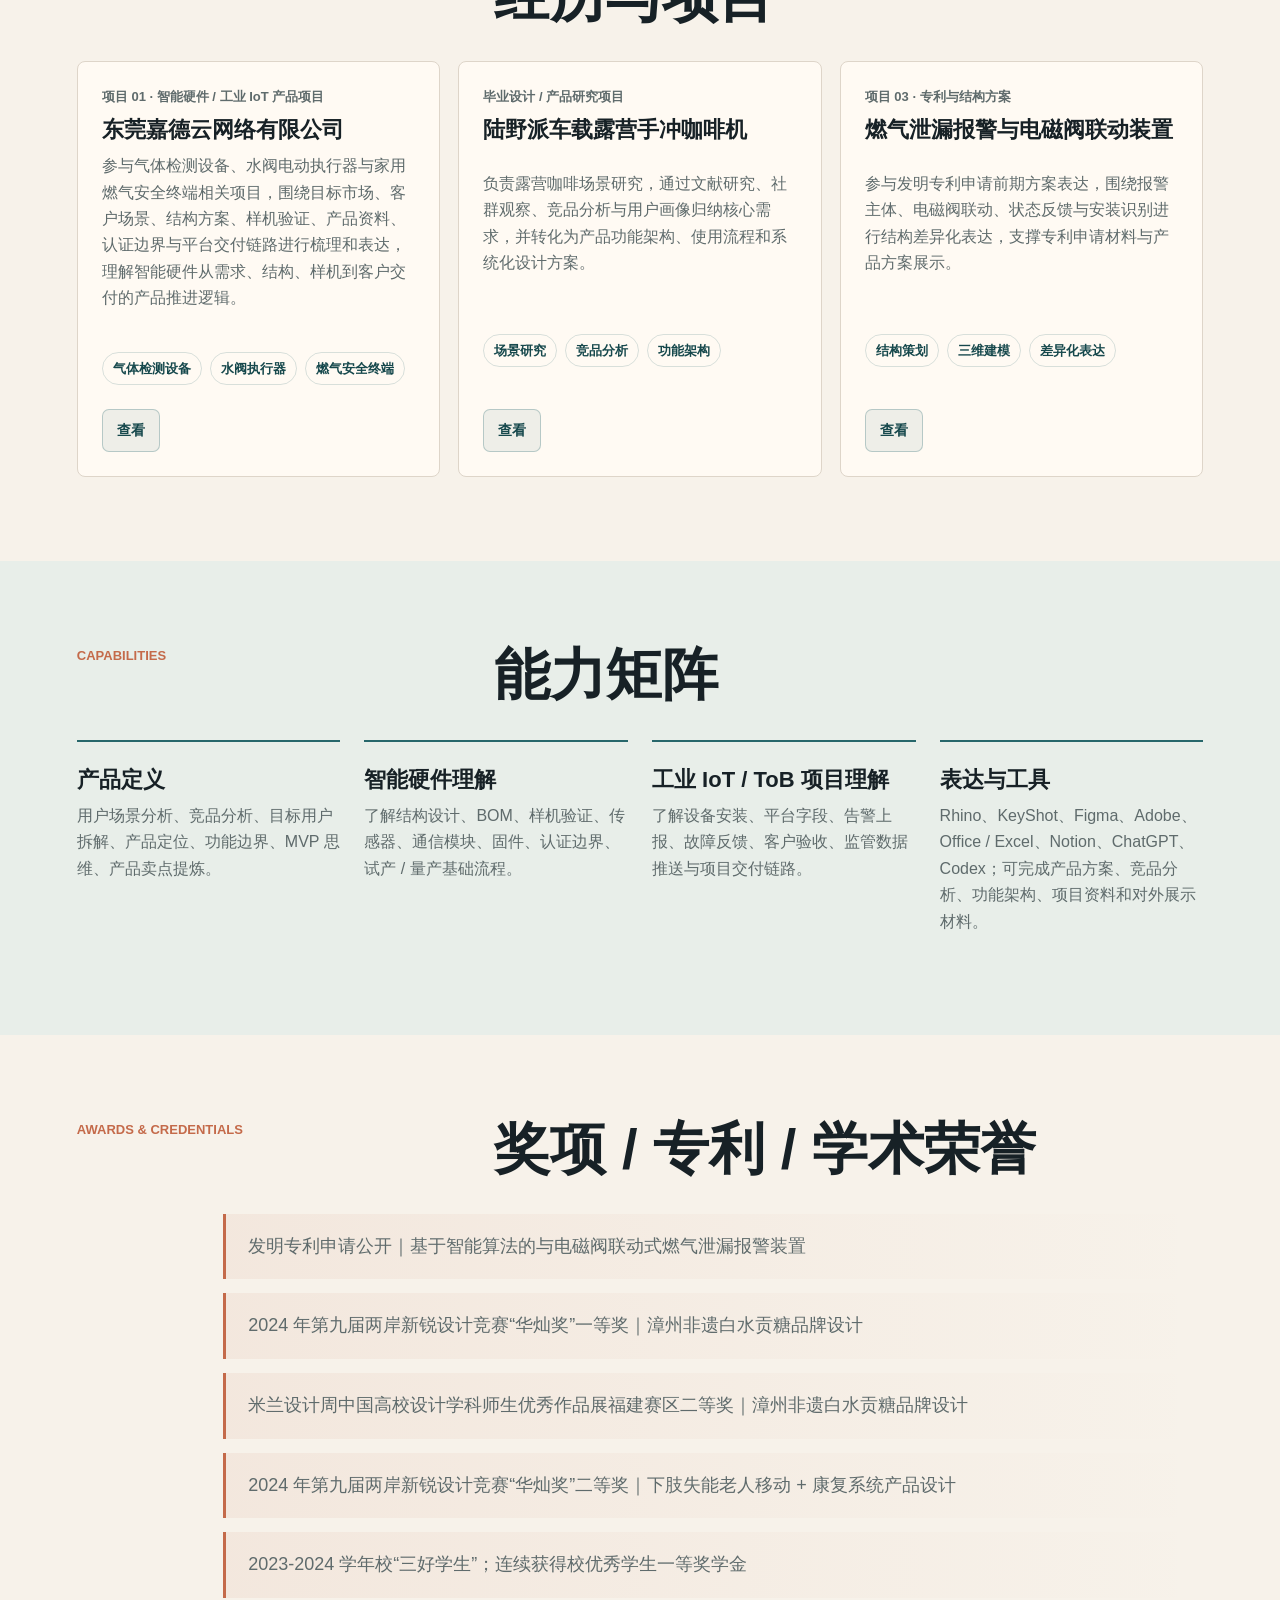
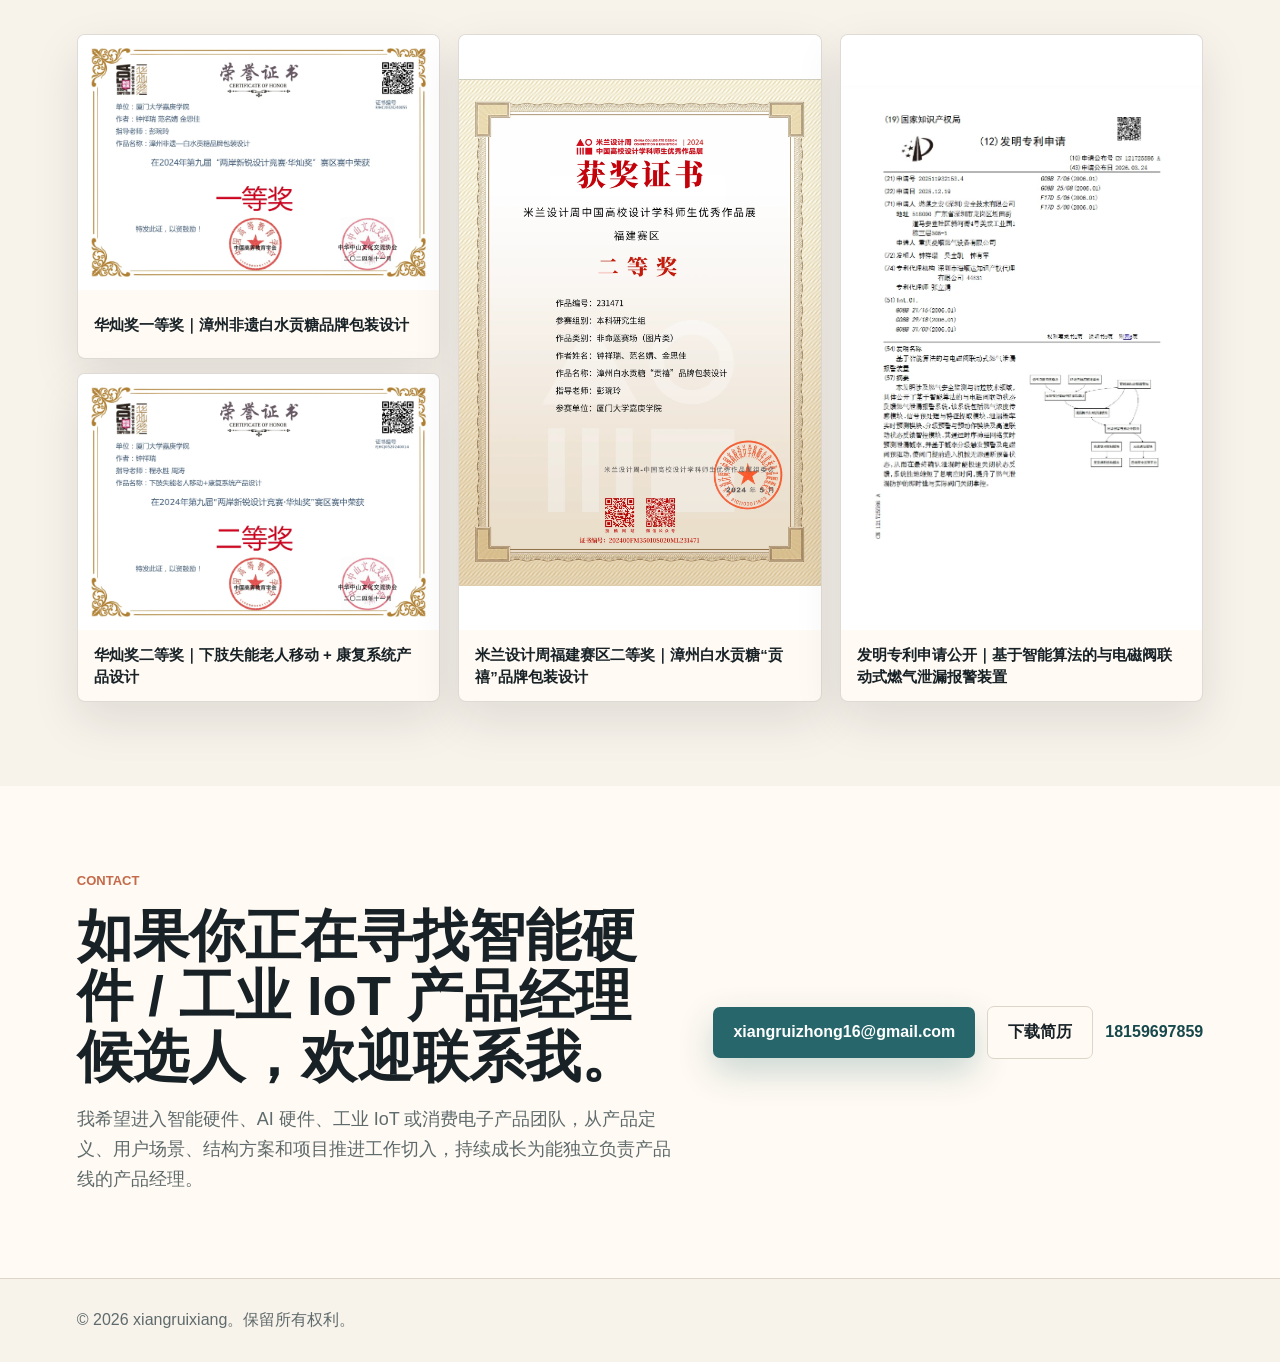
==== commit da224752: "Add Luyepai page summaries" ====
--- a/index.html
+++ b/index.html
@@ -39,7 +39,7 @@
           </p>
           <div class="hero-actions">
             <a class="button primary" href="#work">查看核心项目</a>
-            <a class="button secondary" href="assets/resume/zhong-xiangrui-product-manager-resume.docx" download>下载简历</a>
+            <a class="button secondary" href="assets/resume/zhong-xiangrui-product-manager-resume.docx" download="zhong-xiangrui-product-manager-resume.docx">下载简历</a>
           </div>
           <dl class="hero-stats" aria-label="个人亮点">
             <div>
@@ -113,7 +113,7 @@
               <li>水阀执行器</li>
               <li>燃气安全终端</li>
             </ul>
-            <span class="project-detail-button">查看报告册</span>
+            <span class="project-detail-button">查看</span>
           </a>
           <a class="project-card project-card-link" href="luyepai.html">
             <div>
@@ -128,7 +128,7 @@
               <li>竞品分析</li>
               <li>功能架构</li>
             </ul>
-            <span class="project-detail-button">查看报告册</span>
+            <span class="project-detail-button">查看</span>
           </a>
           <a class="project-card project-card-link" href="patent.html">
             <div>
@@ -143,7 +143,7 @@
               <li>三维建模</li>
               <li>差异化表达</li>
             </ul>
-            <span class="project-detail-button">查看报告册</span>
+            <span class="project-detail-button">查看</span>
           </a>
         </div>
       </section>
@@ -245,7 +245,7 @@
         </div>
         <div class="contact-actions">
           <a class="button primary" href="mailto:xiangruizhong16@gmail.com">xiangruizhong16@gmail.com</a>
-          <a class="button secondary" href="assets/resume/zhong-xiangrui-product-manager-resume.docx" download>下载简历</a>
+          <a class="button secondary" href="assets/resume/zhong-xiangrui-product-manager-resume.docx" download="zhong-xiangrui-product-manager-resume.docx">下载简历</a>
           <a class="text-link" href="tel:18159697859">18159697859</a>
         </div>
       </section>
--- a/styles.css
+++ b/styles.css
@@ -646,9 +646,19 @@
 }
 
 .static-report-page figcaption {
+  display: flex;
+  justify-content: space-between;
+  gap: 18px;
   padding: 10px 14px;
   color: var(--muted);
   font-size: 13px;
+}
+
+.report-page-summary {
+  max-width: 76%;
+  color: var(--ink);
+  font-weight: 700;
+  text-align: right;
 }
 
 @media (max-width: 980px) {
@@ -770,4 +780,14 @@
     gap: 18px;
     padding-top: 22px;
   }
-}
+
+  .static-report-page figcaption {
+    flex-direction: column;
+    gap: 4px;
+  }
+
+  .report-page-summary {
+    max-width: none;
+    text-align: left;
+  }
+}
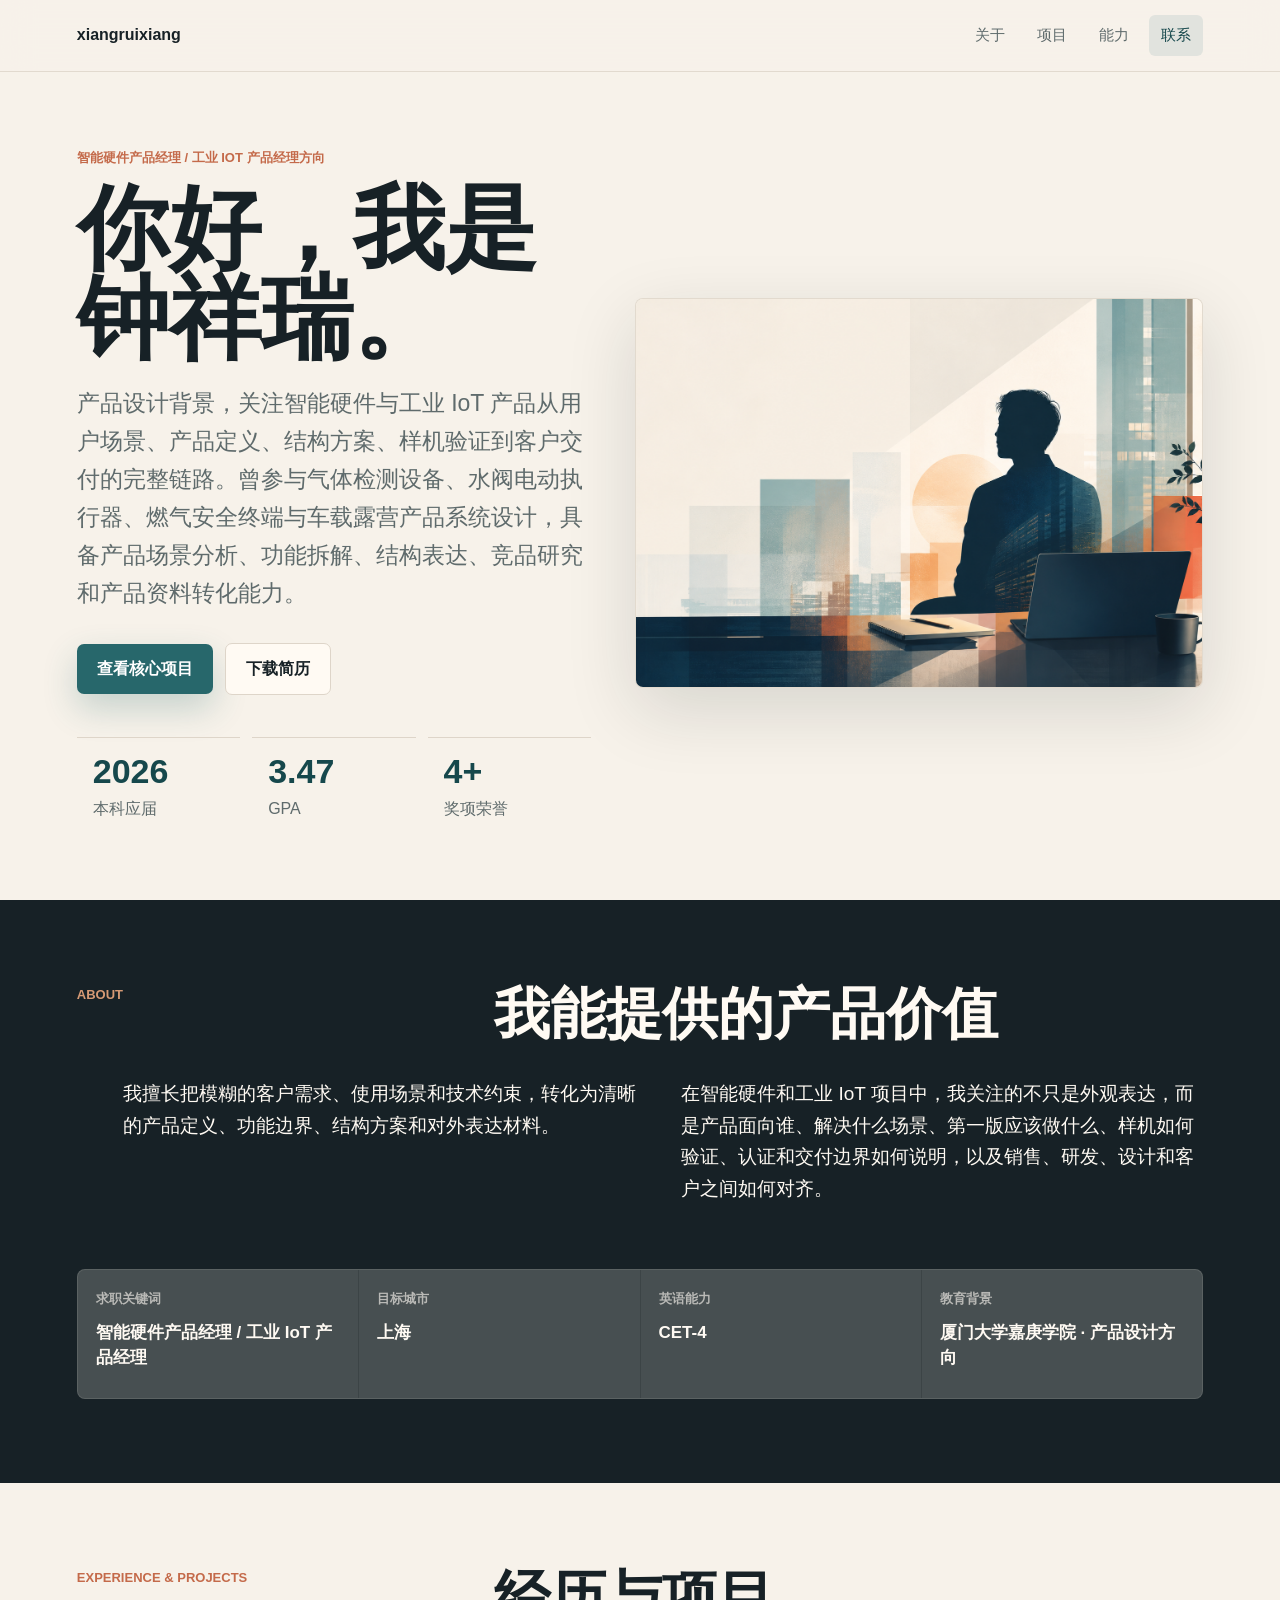
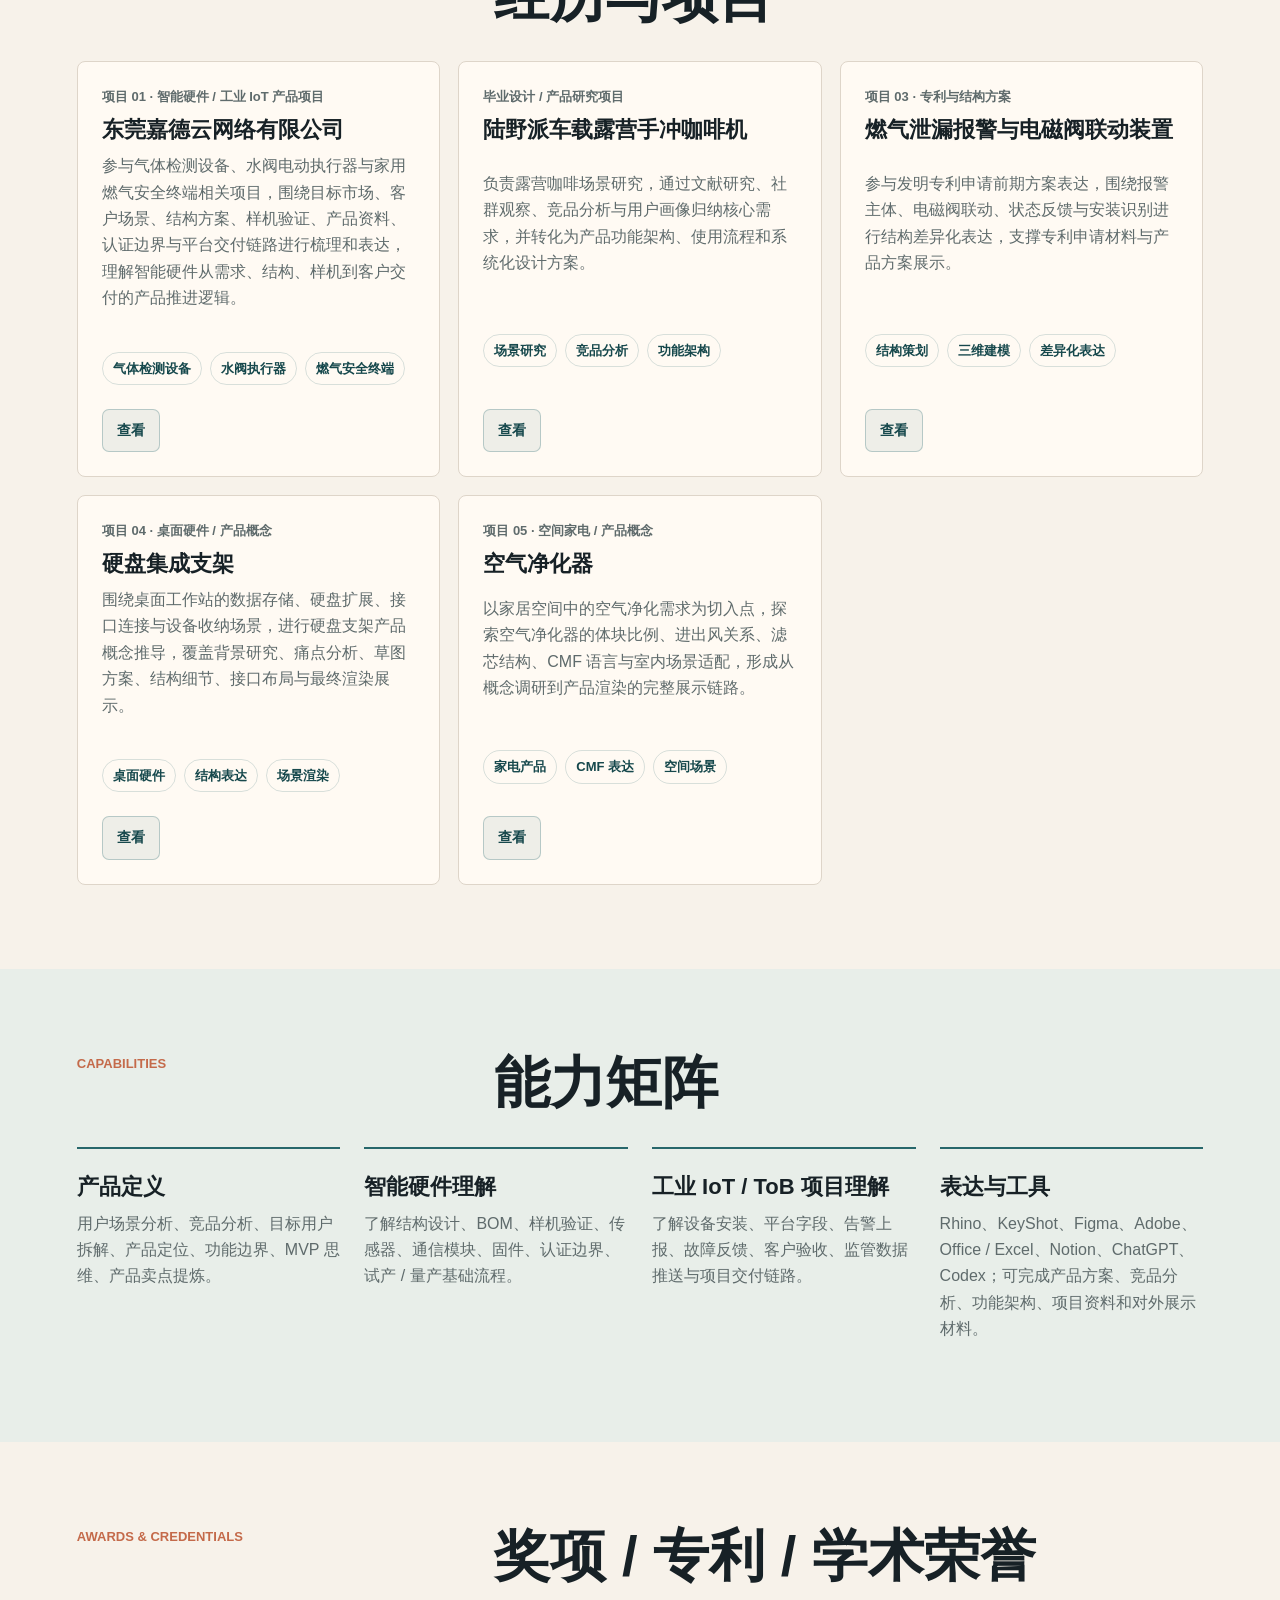
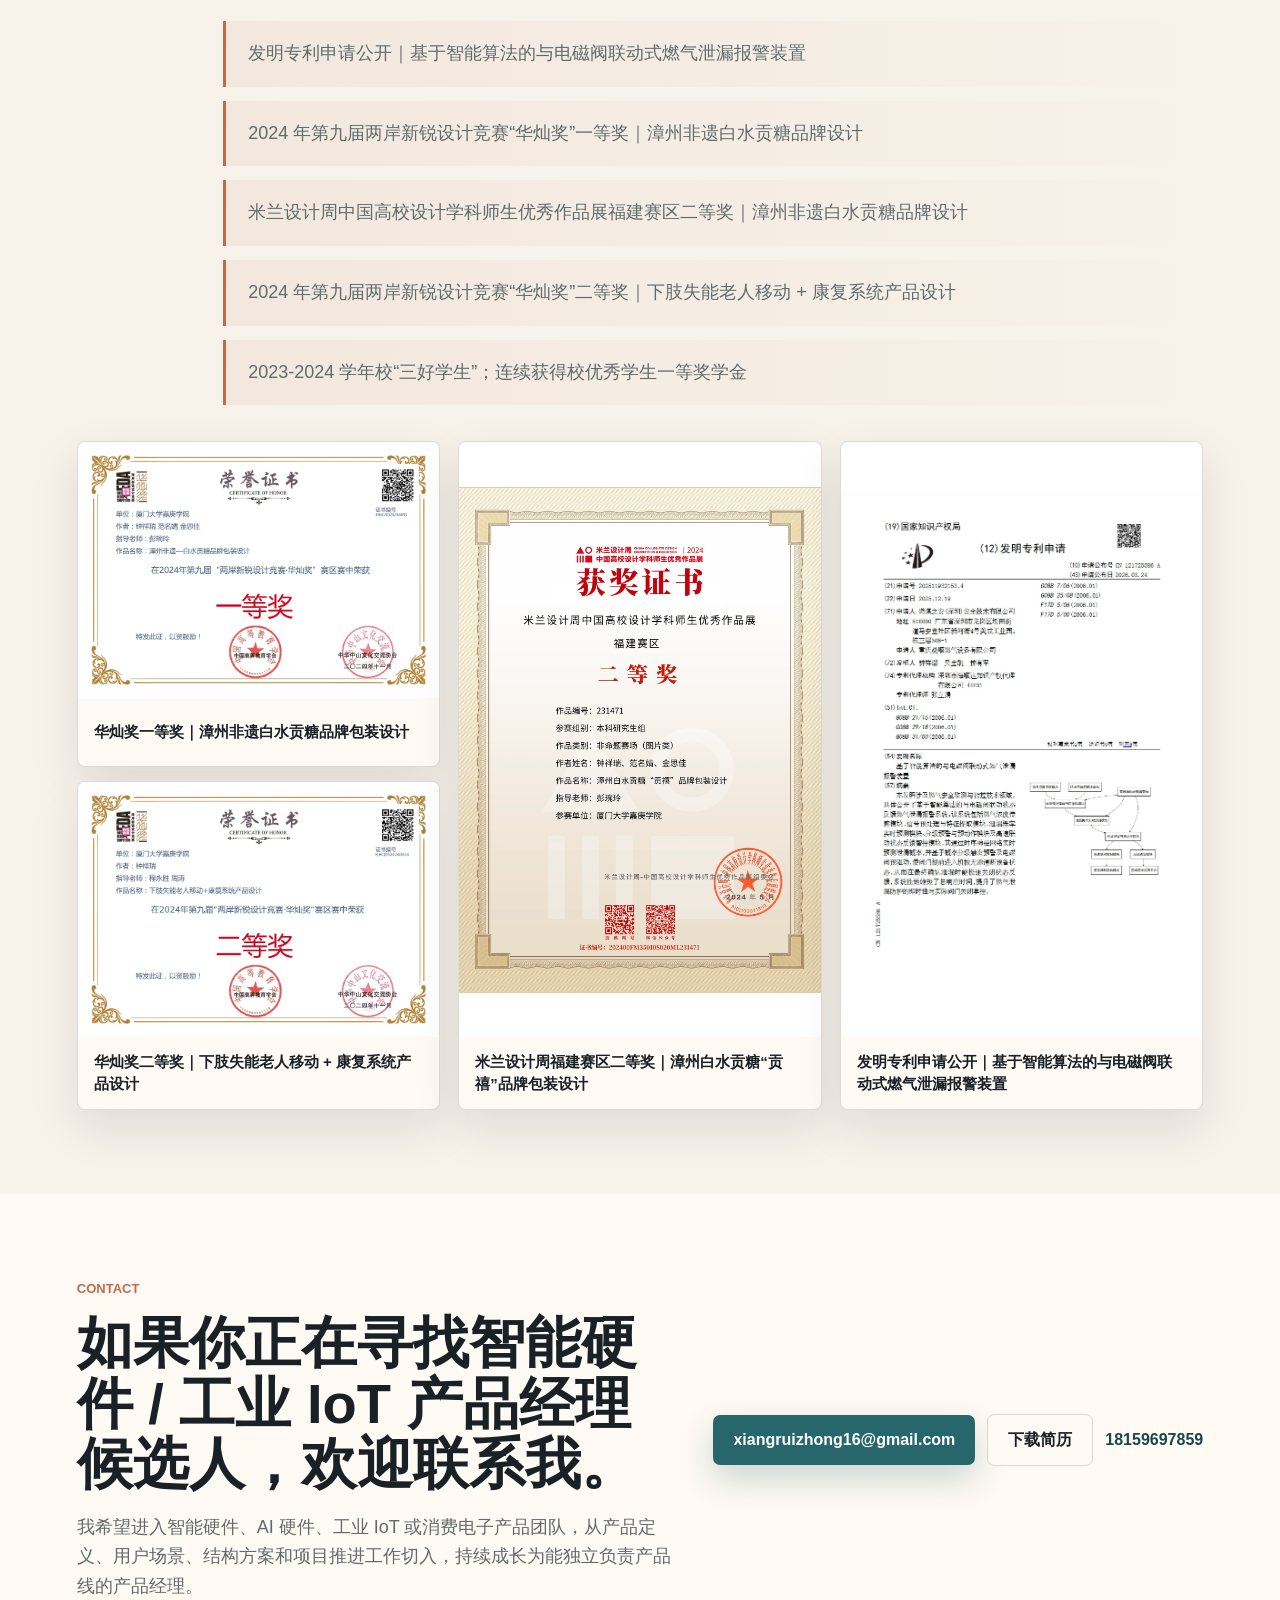
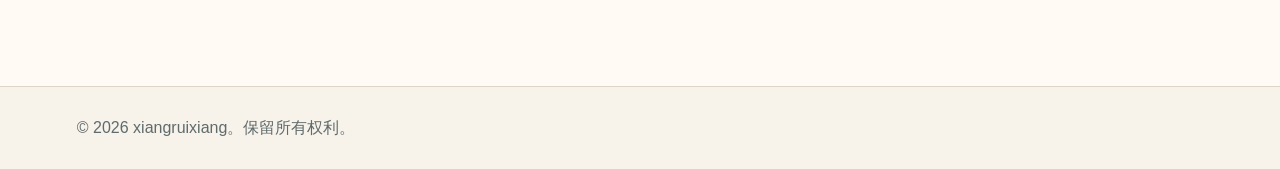
==== commit 98603391: "Add hard drive bracket and air purifier projects" ====
--- a/index.html
+++ b/index.html
@@ -11,7 +11,7 @@
     <link rel="canonical" href="https://www.xiangruixiang.io/" />
     <meta property="og:url" content="https://www.xiangruixiang.io/" />
     <meta property="og:site_name" content="xiangruixiang" />
-    <link rel="stylesheet" href="styles.css?v=pm-positioning" />
+    <link rel="stylesheet" href="styles.css?v=hard-air-projects" />
   </head>
   <body>
     <header class="site-header">
@@ -142,6 +142,36 @@
               <li>结构策划</li>
               <li>三维建模</li>
               <li>差异化表达</li>
+            </ul>
+            <span class="project-detail-button">查看</span>
+          </a>
+          <a class="project-card project-card-link" href="hard-drive-bracket.html">
+            <div>
+              <p class="project-kicker">项目 04 · 桌面硬件 / 产品概念</p>
+              <h3>硬盘集成支架</h3>
+            </div>
+            <p>
+              围绕桌面工作站的数据存储、硬盘扩展、接口连接与设备收纳场景，进行硬盘支架产品概念推导，覆盖背景研究、痛点分析、草图方案、结构细节、接口布局与最终渲染展示。
+            </p>
+            <ul class="tags" aria-label="项目标签">
+              <li>桌面硬件</li>
+              <li>结构表达</li>
+              <li>场景渲染</li>
+            </ul>
+            <span class="project-detail-button">查看</span>
+          </a>
+          <a class="project-card project-card-link" href="air-purifier.html">
+            <div>
+              <p class="project-kicker">项目 05 · 空间家电 / 产品概念</p>
+              <h3>空气净化器</h3>
+            </div>
+            <p>
+              以家居空间中的空气净化需求为切入点，探索空气净化器的体块比例、进出风关系、滤芯结构、CMF 语言与室内场景适配，形成从概念调研到产品渲染的完整展示链路。
+            </p>
+            <ul class="tags" aria-label="项目标签">
+              <li>家电产品</li>
+              <li>CMF 表达</li>
+              <li>空间场景</li>
             </ul>
             <span class="project-detail-button">查看</span>
           </a>
--- a/styles.css
+++ b/styles.css
@@ -375,6 +375,9 @@
 }
 
 .project-detail-button {
+  display: inline-flex;
+  align-items: center;
+  justify-content: center;
   align-self: flex-start;
   min-height: 42px;
   margin-top: 24px;
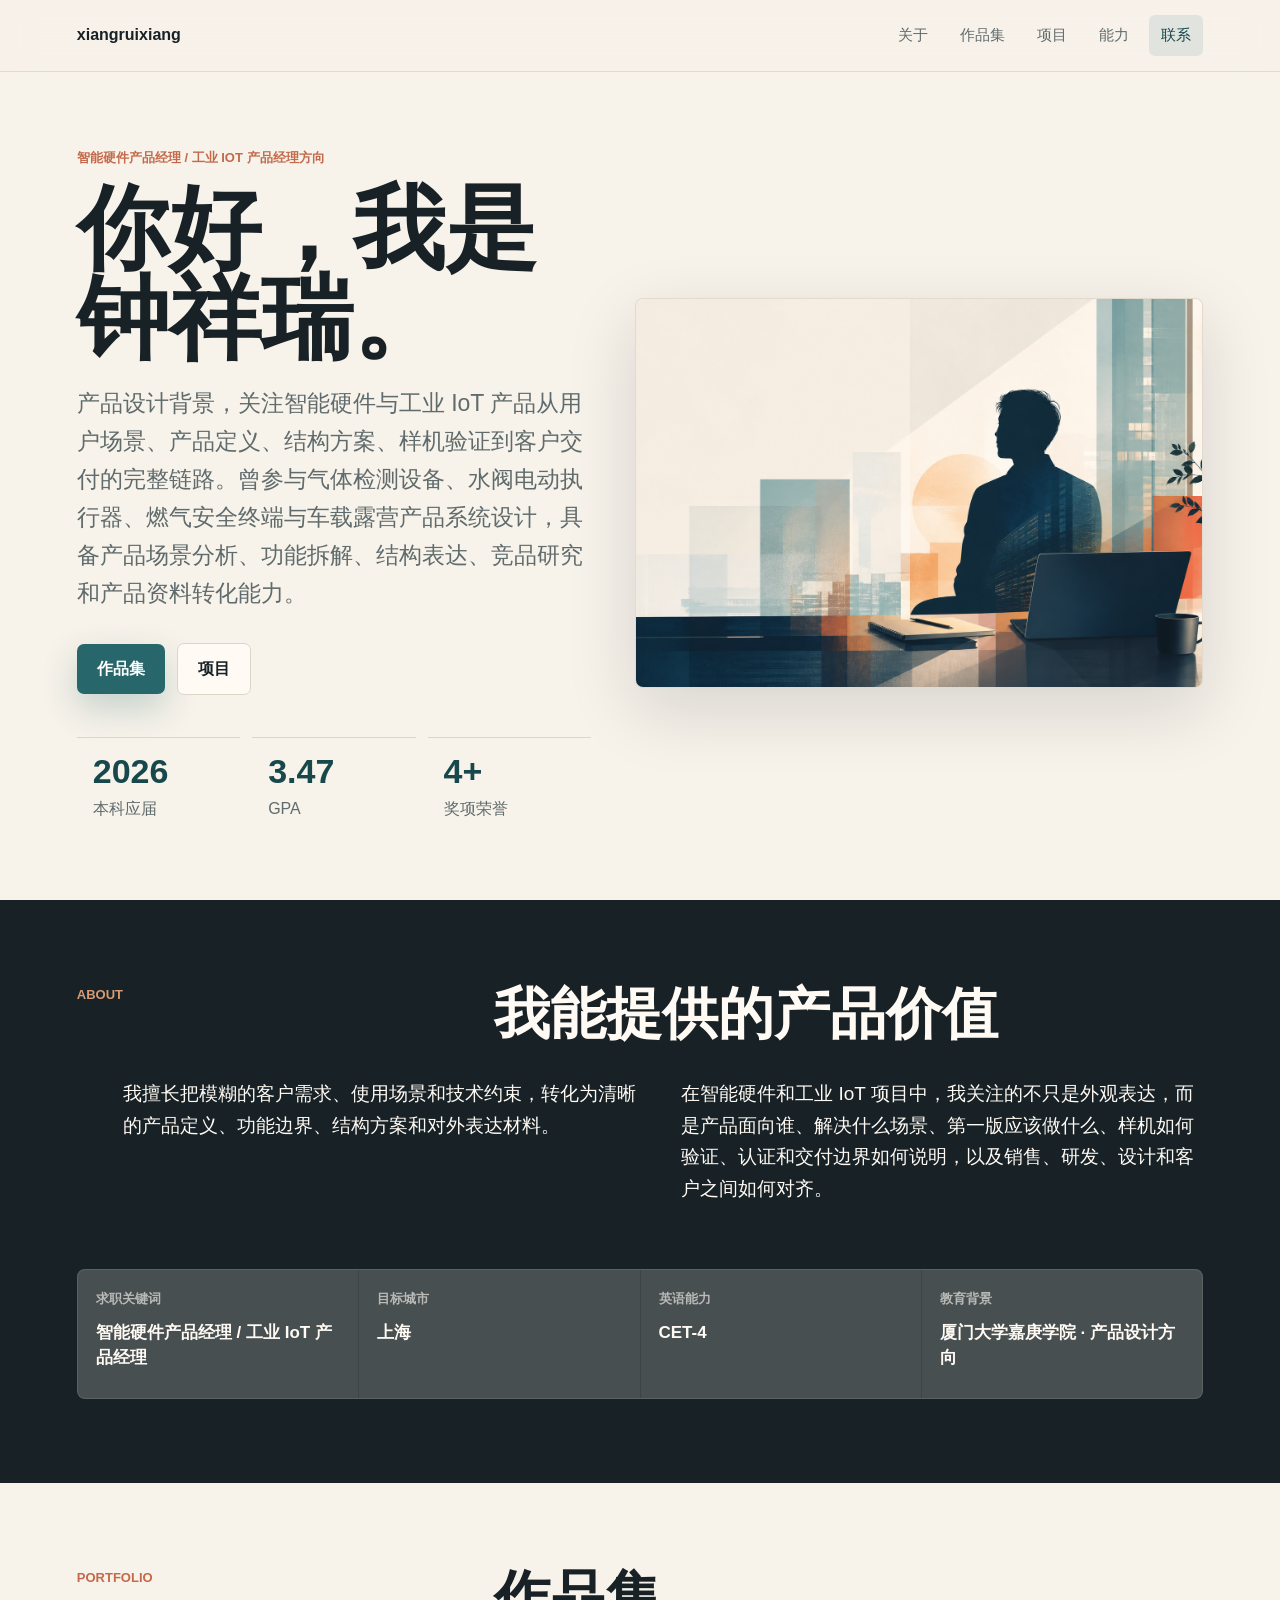
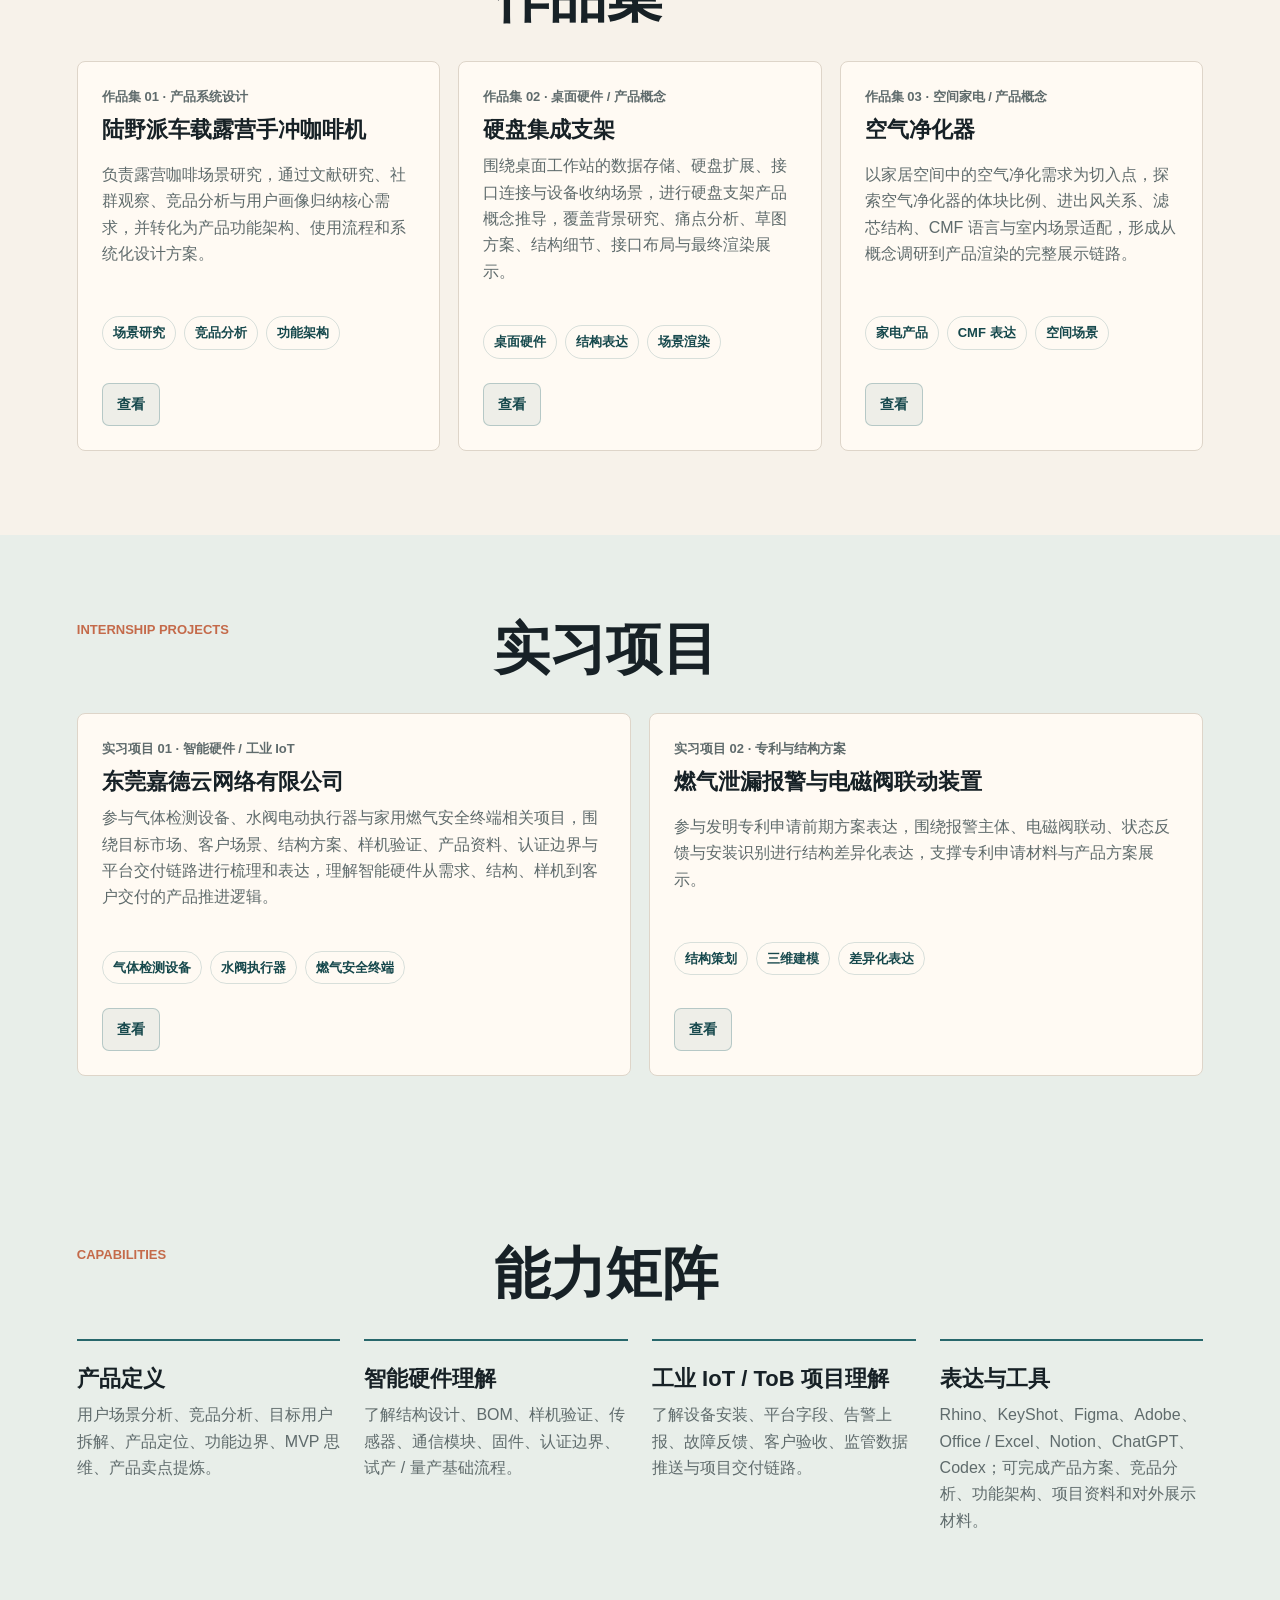
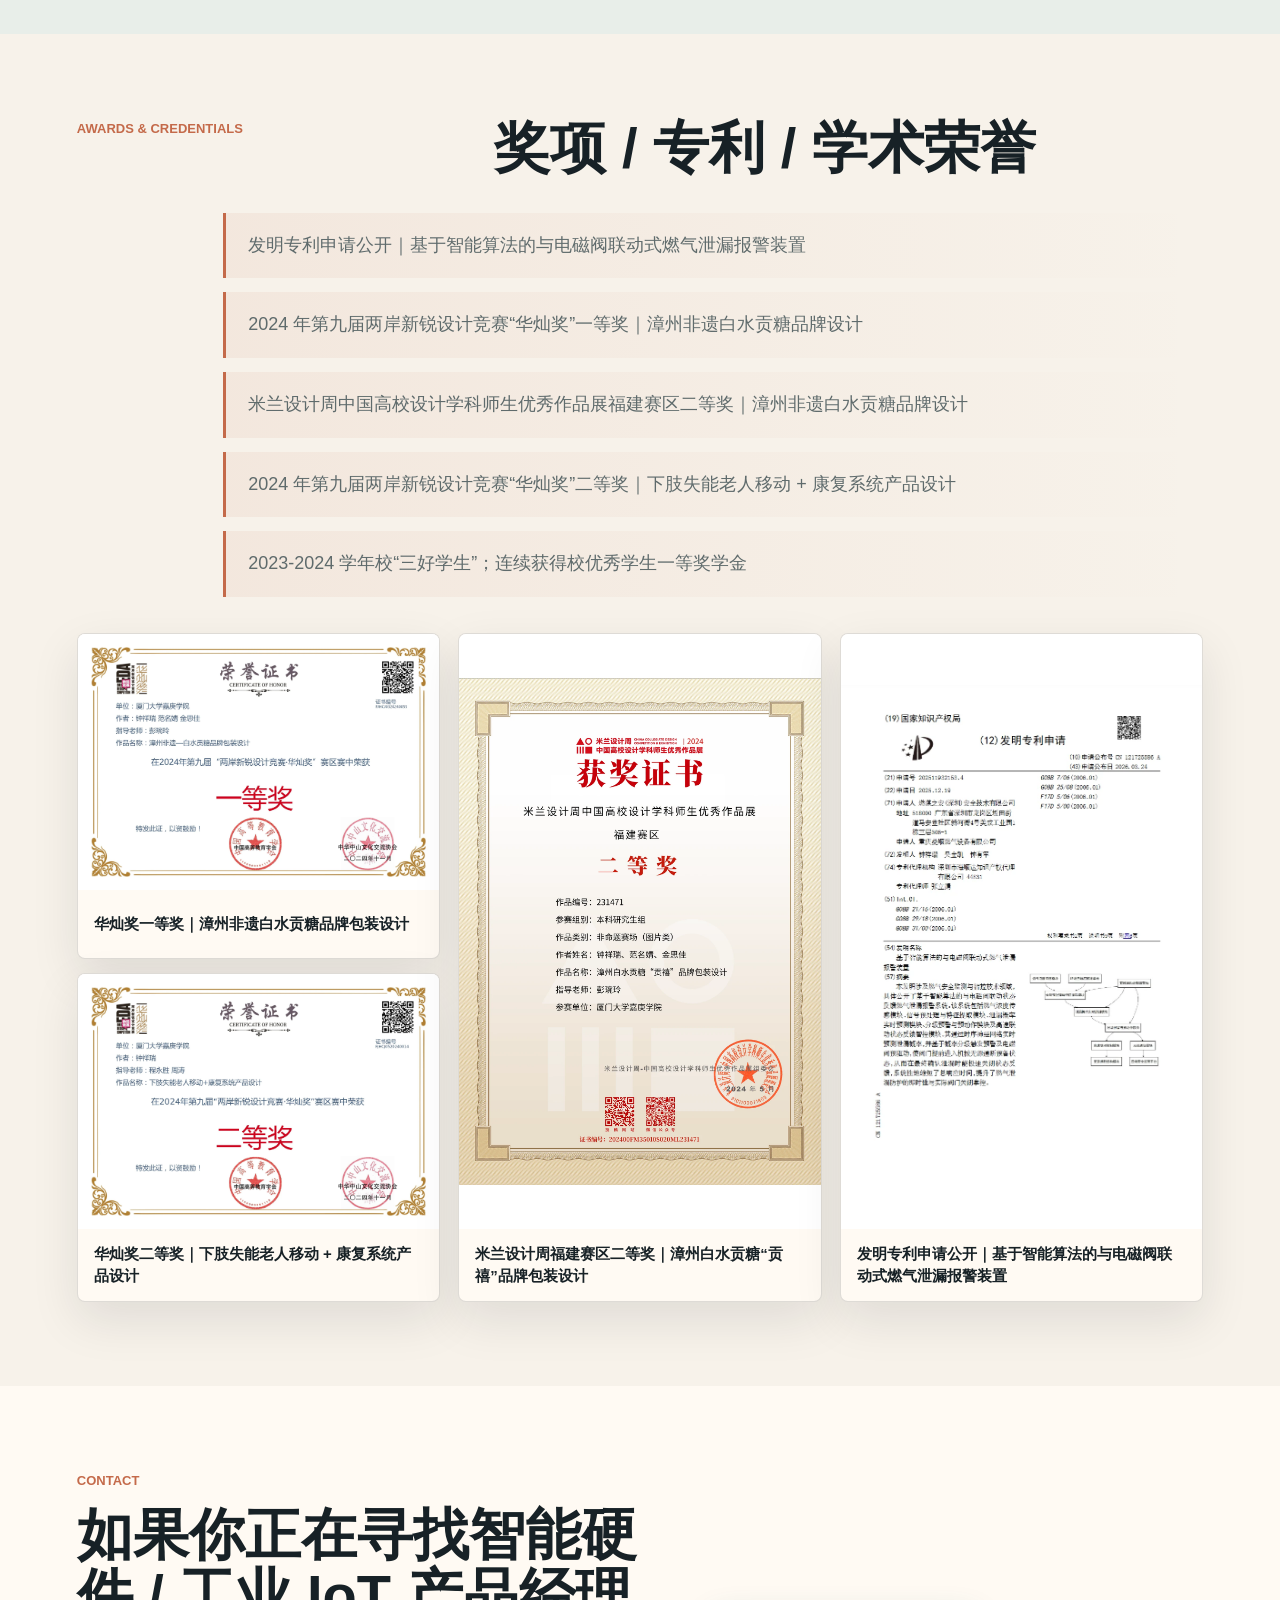
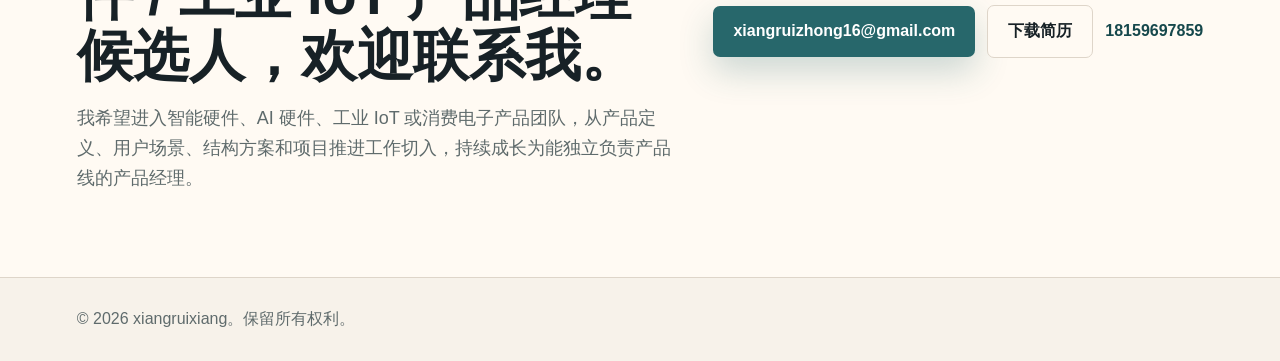
==== commit 7ddb7faf: "Split portfolio and internship project sections" ====
--- a/index.html
+++ b/index.html
@@ -11,7 +11,7 @@
     <link rel="canonical" href="https://www.xiangruixiang.io/" />
     <meta property="og:url" content="https://www.xiangruixiang.io/" />
     <meta property="og:site_name" content="xiangruixiang" />
-    <link rel="stylesheet" href="styles.css?v=hard-air-projects" />
+    <link rel="stylesheet" href="styles.css?v=portfolio-projects" />
   </head>
   <body>
     <header class="site-header">
@@ -23,7 +23,8 @@
       </button>
       <nav class="site-nav" aria-label="主导航">
         <a href="#about">关于</a>
-        <a href="#work">项目</a>
+        <a href="#portfolio">作品集</a>
+        <a href="#projects">项目</a>
         <a href="#skills">能力</a>
         <a href="#contact">联系</a>
       </nav>
@@ -38,8 +39,8 @@
             产品设计背景，关注智能硬件与工业 IoT 产品从用户场景、产品定义、结构方案、样机验证到客户交付的完整链路。曾参与气体检测设备、水阀电动执行器、燃气安全终端与车载露营产品系统设计，具备产品场景分析、功能拆解、结构表达、竞品研究和产品资料转化能力。
           </p>
           <div class="hero-actions">
-            <a class="button primary" href="#work">查看核心项目</a>
-            <a class="button secondary" href="assets/resume/zhong-xiangrui-product-manager-resume.docx" download="zhong-xiangrui-product-manager-resume.docx">下载简历</a>
+            <a class="button primary" href="#portfolio">作品集</a>
+            <a class="button secondary" href="#projects">项目</a>
           </div>
           <dl class="hero-stats" aria-label="个人亮点">
             <div>
@@ -94,15 +95,69 @@
         </div>
       </section>
 
-      <section class="section" id="work" aria-labelledby="work-title">
-        <div class="section-heading">
-          <p class="eyebrow">Experience & Projects</p>
-          <h2 id="work-title">经历与项目</h2>
+      <section class="section" id="portfolio" aria-labelledby="portfolio-title">
+        <div class="section-heading">
+          <p class="eyebrow">Portfolio</p>
+          <h2 id="portfolio-title">作品集</h2>
         </div>
         <div class="project-list">
+          <a class="project-card project-card-link" href="luyepai.html">
+            <div>
+              <p class="project-kicker">作品集 01 · 产品系统设计</p>
+              <h3>陆野派车载露营手冲咖啡机</h3>
+            </div>
+            <p>
+              负责露营咖啡场景研究，通过文献研究、社群观察、竞品分析与用户画像归纳核心需求，并转化为产品功能架构、使用流程和系统化设计方案。
+            </p>
+            <ul class="tags" aria-label="项目标签">
+              <li>场景研究</li>
+              <li>竞品分析</li>
+              <li>功能架构</li>
+            </ul>
+            <span class="project-detail-button">查看</span>
+          </a>
+          <a class="project-card project-card-link" href="hard-drive-bracket.html">
+            <div>
+              <p class="project-kicker">作品集 02 · 桌面硬件 / 产品概念</p>
+              <h3>硬盘集成支架</h3>
+            </div>
+            <p>
+              围绕桌面工作站的数据存储、硬盘扩展、接口连接与设备收纳场景，进行硬盘支架产品概念推导，覆盖背景研究、痛点分析、草图方案、结构细节、接口布局与最终渲染展示。
+            </p>
+            <ul class="tags" aria-label="项目标签">
+              <li>桌面硬件</li>
+              <li>结构表达</li>
+              <li>场景渲染</li>
+            </ul>
+            <span class="project-detail-button">查看</span>
+          </a>
+          <a class="project-card project-card-link" href="air-purifier.html">
+            <div>
+              <p class="project-kicker">作品集 03 · 空间家电 / 产品概念</p>
+              <h3>空气净化器</h3>
+            </div>
+            <p>
+              以家居空间中的空气净化需求为切入点，探索空气净化器的体块比例、进出风关系、滤芯结构、CMF 语言与室内场景适配，形成从概念调研到产品渲染的完整展示链路。
+            </p>
+            <ul class="tags" aria-label="项目标签">
+              <li>家电产品</li>
+              <li>CMF 表达</li>
+              <li>空间场景</li>
+            </ul>
+            <span class="project-detail-button">查看</span>
+          </a>
+        </div>
+      </section>
+
+      <section class="section project-section-secondary" id="projects" aria-labelledby="projects-title">
+        <div class="section-heading">
+          <p class="eyebrow">Internship Projects</p>
+          <h2 id="projects-title">实习项目</h2>
+        </div>
+        <div class="project-list project-list-two">
           <a class="project-card project-card-link" href="jiadeyun.html">
             <div>
-              <p class="project-kicker">项目 01 · 智能硬件 / 工业 IoT 产品项目</p>
+              <p class="project-kicker">实习项目 01 · 智能硬件 / 工业 IoT</p>
               <h3>东莞嘉德云网络有限公司</h3>
             </div>
             <p>
@@ -115,24 +170,9 @@
             </ul>
             <span class="project-detail-button">查看</span>
           </a>
-          <a class="project-card project-card-link" href="luyepai.html">
-            <div>
-              <p class="project-kicker">毕业设计 / 产品研究项目</p>
-              <h3>陆野派车载露营手冲咖啡机</h3>
-            </div>
-            <p>
-              负责露营咖啡场景研究，通过文献研究、社群观察、竞品分析与用户画像归纳核心需求，并转化为产品功能架构、使用流程和系统化设计方案。
-            </p>
-            <ul class="tags" aria-label="项目标签">
-              <li>场景研究</li>
-              <li>竞品分析</li>
-              <li>功能架构</li>
-            </ul>
-            <span class="project-detail-button">查看</span>
-          </a>
           <a class="project-card project-card-link" href="patent.html">
             <div>
-              <p class="project-kicker">项目 03 · 专利与结构方案</p>
+              <p class="project-kicker">实习项目 02 · 专利与结构方案</p>
               <h3>燃气泄漏报警与电磁阀联动装置</h3>
             </div>
             <p>
@@ -142,36 +182,6 @@
               <li>结构策划</li>
               <li>三维建模</li>
               <li>差异化表达</li>
-            </ul>
-            <span class="project-detail-button">查看</span>
-          </a>
-          <a class="project-card project-card-link" href="hard-drive-bracket.html">
-            <div>
-              <p class="project-kicker">项目 04 · 桌面硬件 / 产品概念</p>
-              <h3>硬盘集成支架</h3>
-            </div>
-            <p>
-              围绕桌面工作站的数据存储、硬盘扩展、接口连接与设备收纳场景，进行硬盘支架产品概念推导，覆盖背景研究、痛点分析、草图方案、结构细节、接口布局与最终渲染展示。
-            </p>
-            <ul class="tags" aria-label="项目标签">
-              <li>桌面硬件</li>
-              <li>结构表达</li>
-              <li>场景渲染</li>
-            </ul>
-            <span class="project-detail-button">查看</span>
-          </a>
-          <a class="project-card project-card-link" href="air-purifier.html">
-            <div>
-              <p class="project-kicker">项目 05 · 空间家电 / 产品概念</p>
-              <h3>空气净化器</h3>
-            </div>
-            <p>
-              以家居空间中的空气净化需求为切入点，探索空气净化器的体块比例、进出风关系、滤芯结构、CMF 语言与室内场景适配，形成从概念调研到产品渲染的完整展示链路。
-            </p>
-            <ul class="tags" aria-label="项目标签">
-              <li>家电产品</li>
-              <li>CMF 表达</li>
-              <li>空间场景</li>
             </ul>
             <span class="project-detail-button">查看</span>
           </a>
--- a/styles.css
+++ b/styles.css
@@ -311,6 +311,14 @@
   display: grid;
   grid-template-columns: repeat(3, minmax(0, 1fr));
   gap: 18px;
+}
+
+.project-list-two {
+  grid-template-columns: repeat(2, minmax(0, 1fr));
+}
+
+.project-section-secondary {
+  background: #e8eee9;
 }
 
 .project-card {
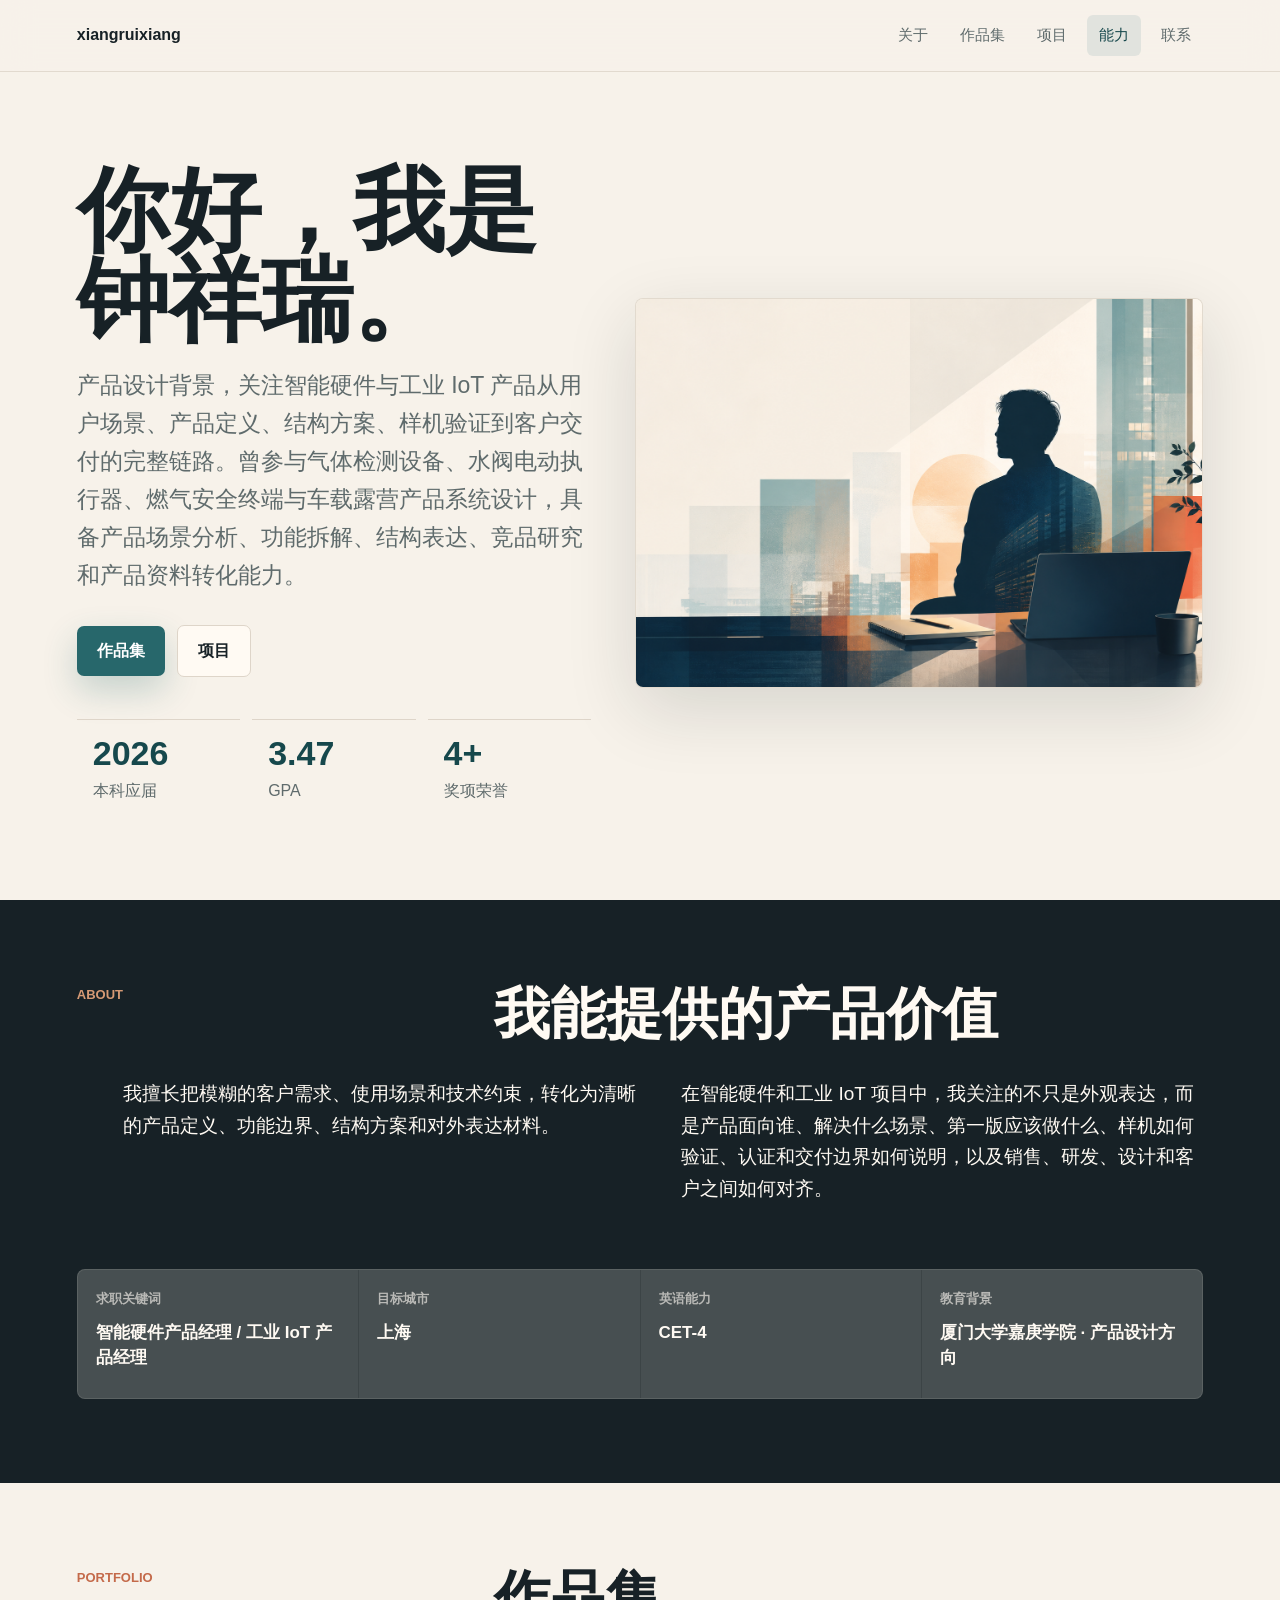
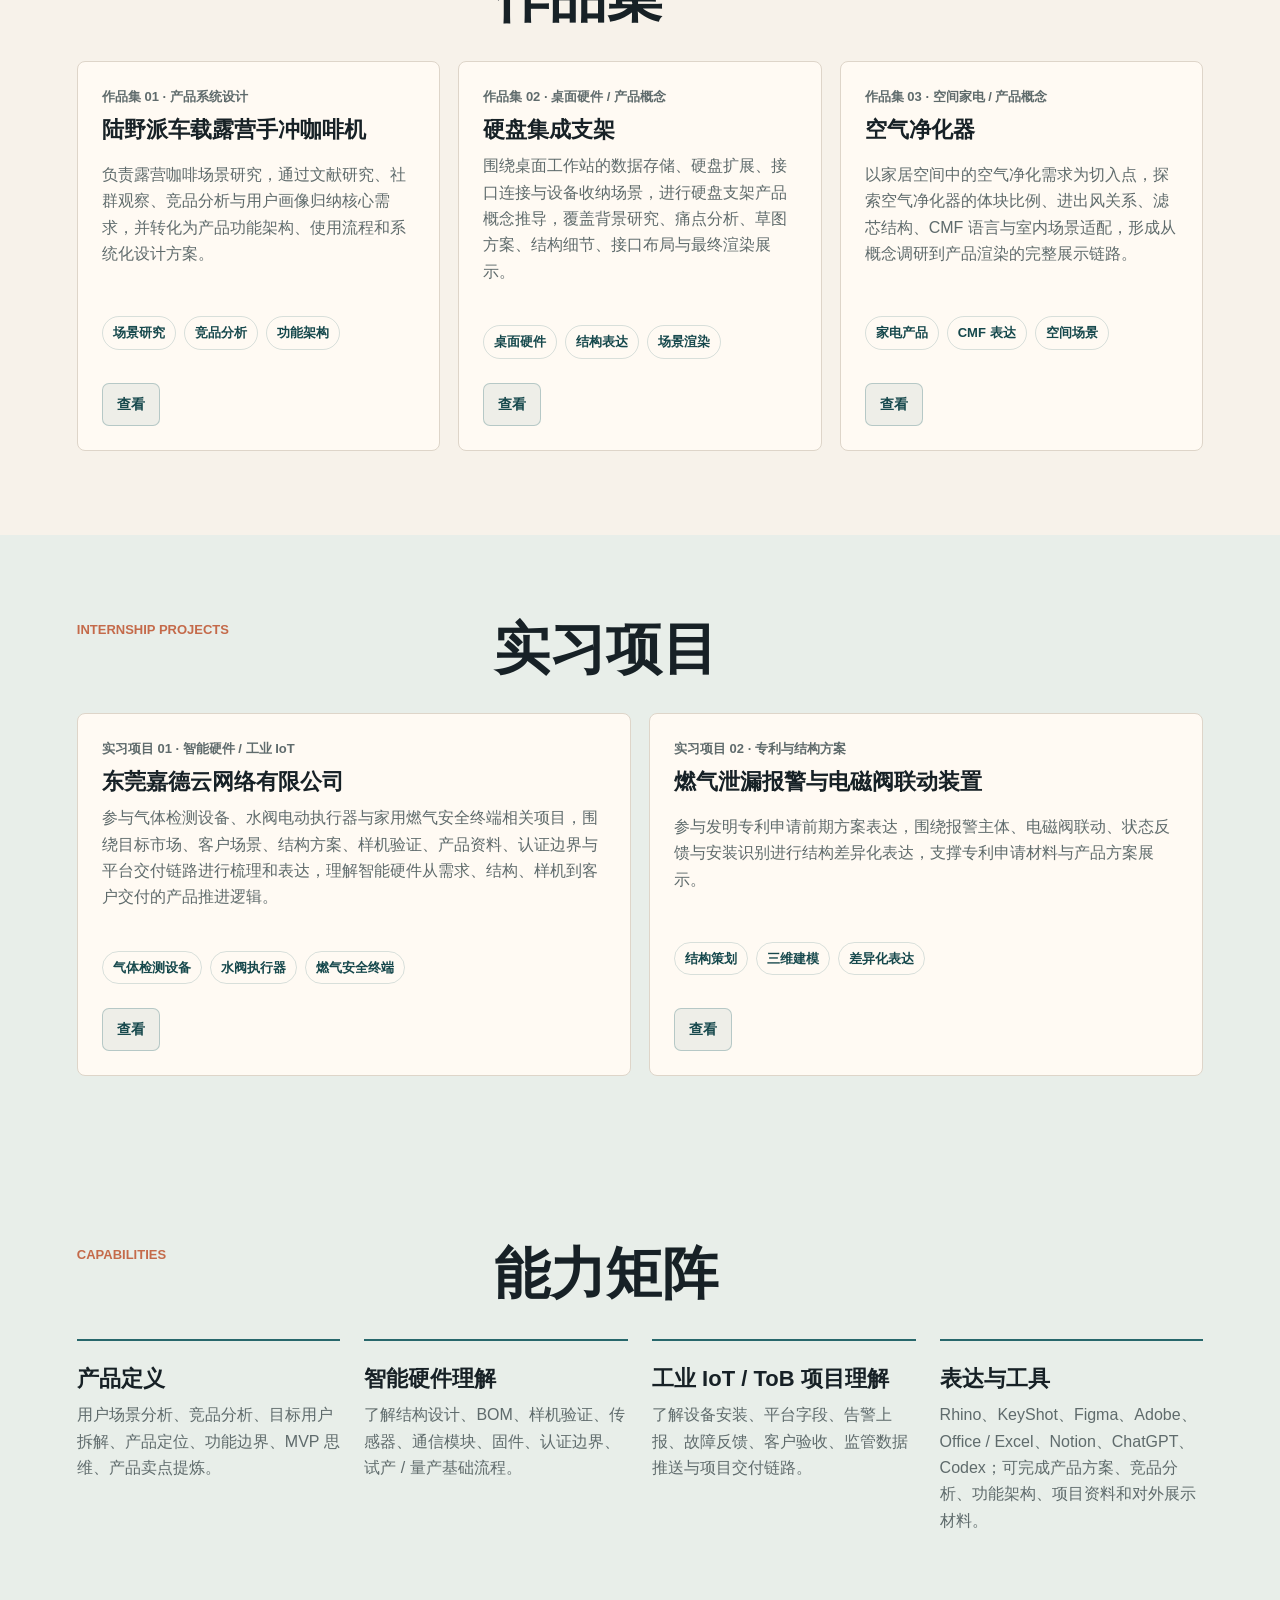
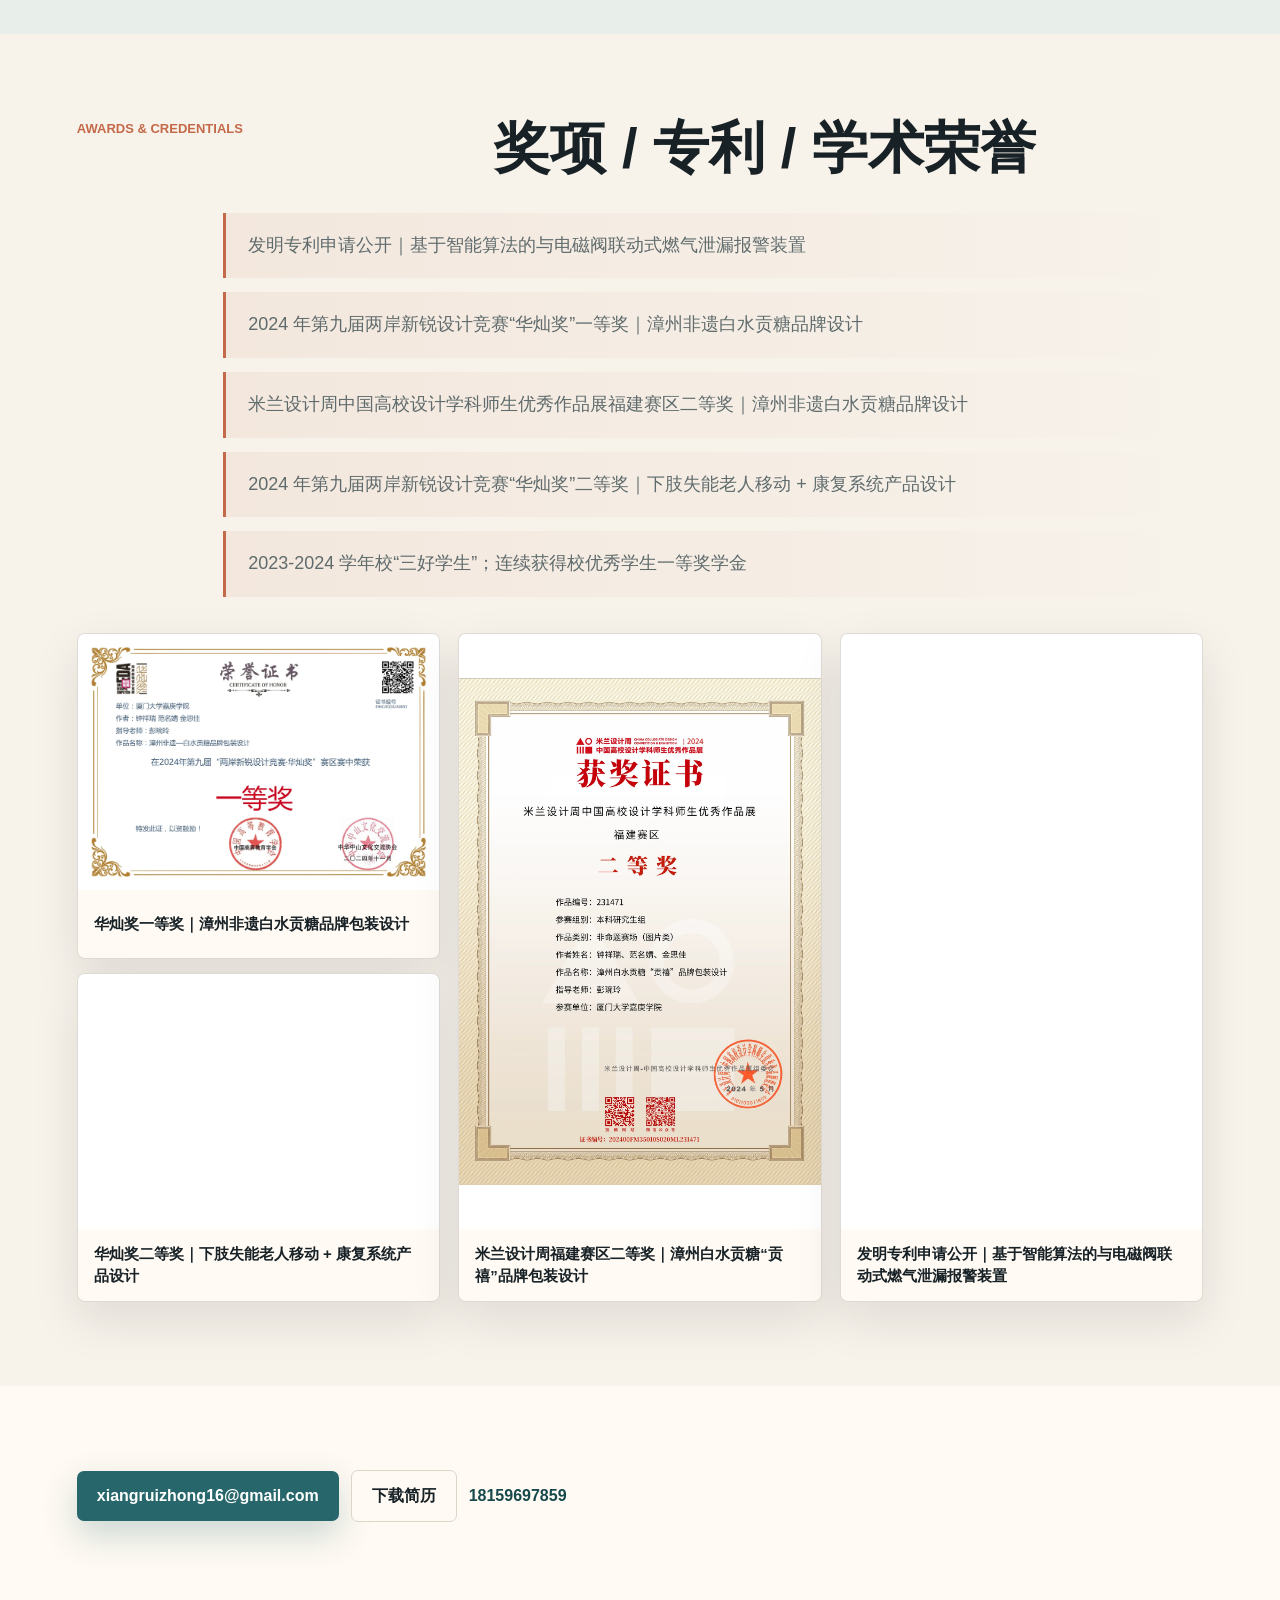
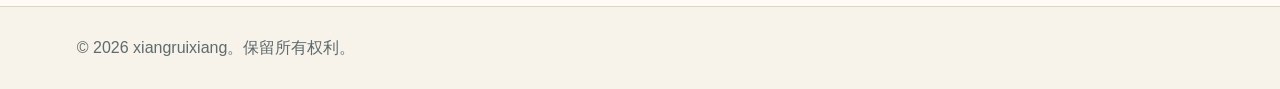
==== commit 7146b3cd: "Remove hero and contact copy" ====
--- a/index.html
+++ b/index.html
@@ -33,7 +33,6 @@
     <main id="top">
       <section class="hero" aria-labelledby="hero-title">
         <div class="hero-copy">
-          <p class="eyebrow">智能硬件产品经理 / 工业 IoT 产品经理方向</p>
           <h1 id="hero-title">你好，我是钟祥瑞。</h1>
           <p class="hero-lede">
             产品设计背景，关注智能硬件与工业 IoT 产品从用户场景、产品定义、结构方案、样机验证到客户交付的完整链路。曾参与气体检测设备、水阀电动执行器、燃气安全终端与车载露营产品系统设计，具备产品场景分析、功能拆解、结构表达、竞品研究和产品资料转化能力。
@@ -275,14 +274,7 @@
         </div>
       </section>
 
-      <section class="contact-section" id="contact" aria-labelledby="contact-title">
-        <div>
-          <p class="eyebrow">Contact</p>
-          <h2 id="contact-title">如果你正在寻找智能硬件 / 工业 IoT 产品经理候选人，欢迎联系我。</h2>
-          <p class="contact-note">
-            我希望进入智能硬件、AI 硬件、工业 IoT 或消费电子产品团队，从产品定义、用户场景、结构方案和项目推进工作切入，持续成长为能独立负责产品线的产品经理。
-          </p>
-        </div>
+      <section class="contact-section" id="contact" aria-label="联系">
         <div class="contact-actions">
           <a class="button primary" href="mailto:xiangruizhong16@gmail.com">xiangruizhong16@gmail.com</a>
           <a class="button secondary" href="assets/resume/zhong-xiangrui-product-manager-resume.docx" download="zhong-xiangrui-product-manager-resume.docx">下载简历</a>
